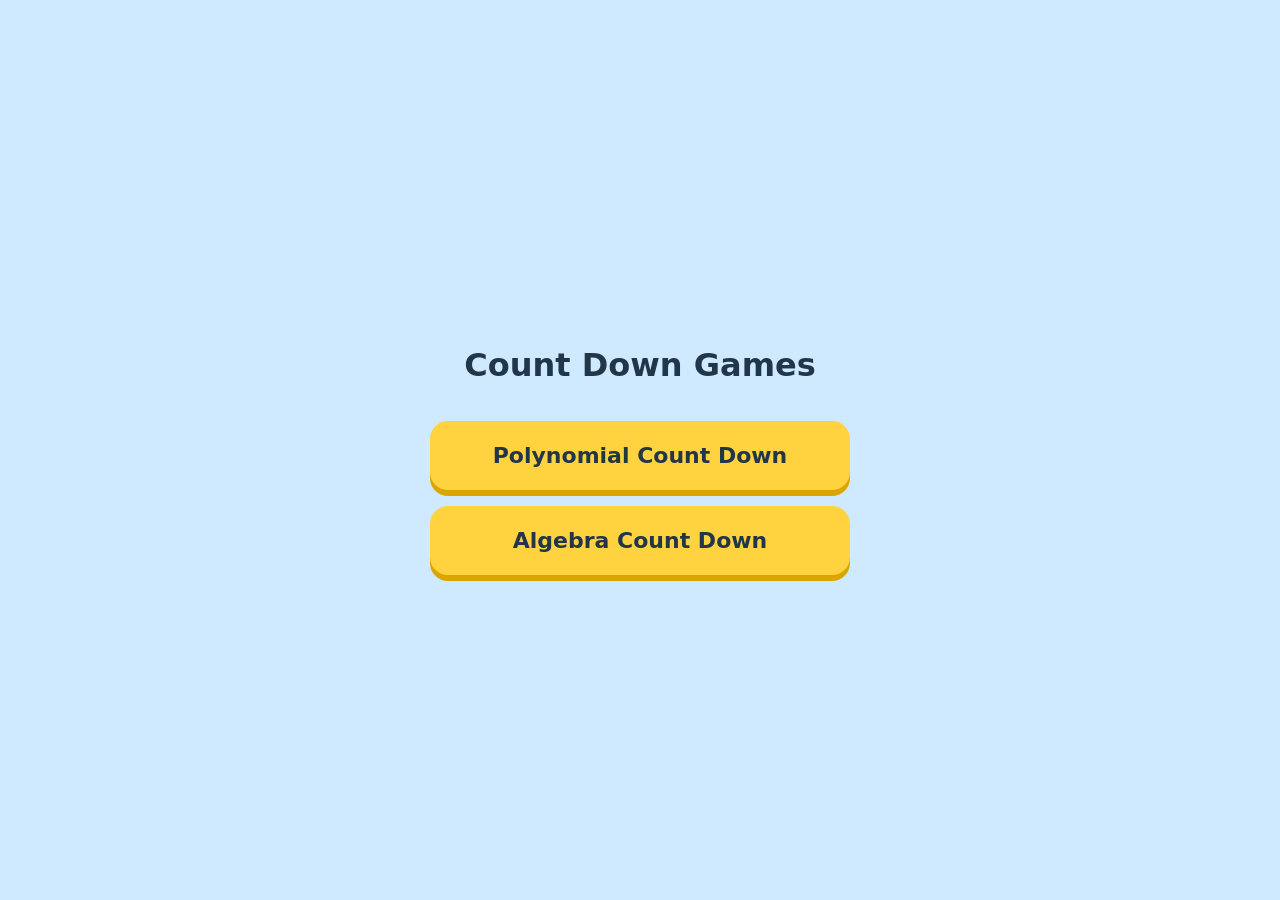
==== index.html @ 0816c3d7 "Count Down games" ====
<!DOCTYPE html><html lang="en"><head><meta charset="utf-8"><meta name="viewport" content="width=device-width,initial-scale=1"><title>Count Down Games</title>
<style>body{font-family:system-ui,sans-serif;background:#cfeaff;display:flex;min-height:100vh;align-items:center;justify-content:center;margin:0}
.c{display:grid;gap:16px;width:min(420px,90vw);text-align:center}h1{color:#22364a}a{display:block;padding:22px;border-radius:18px;background:#ffd23f;color:#22364a;font-weight:900;font-size:22px;text-decoration:none;box-shadow:0 6px 0 #dba500}</style></head>
<body><div class="c"><h1>Count Down Games</h1><a href="polynomial.html">Polynomial Count Down</a><a href="algebra.html">Algebra Count Down</a></div></body></html>
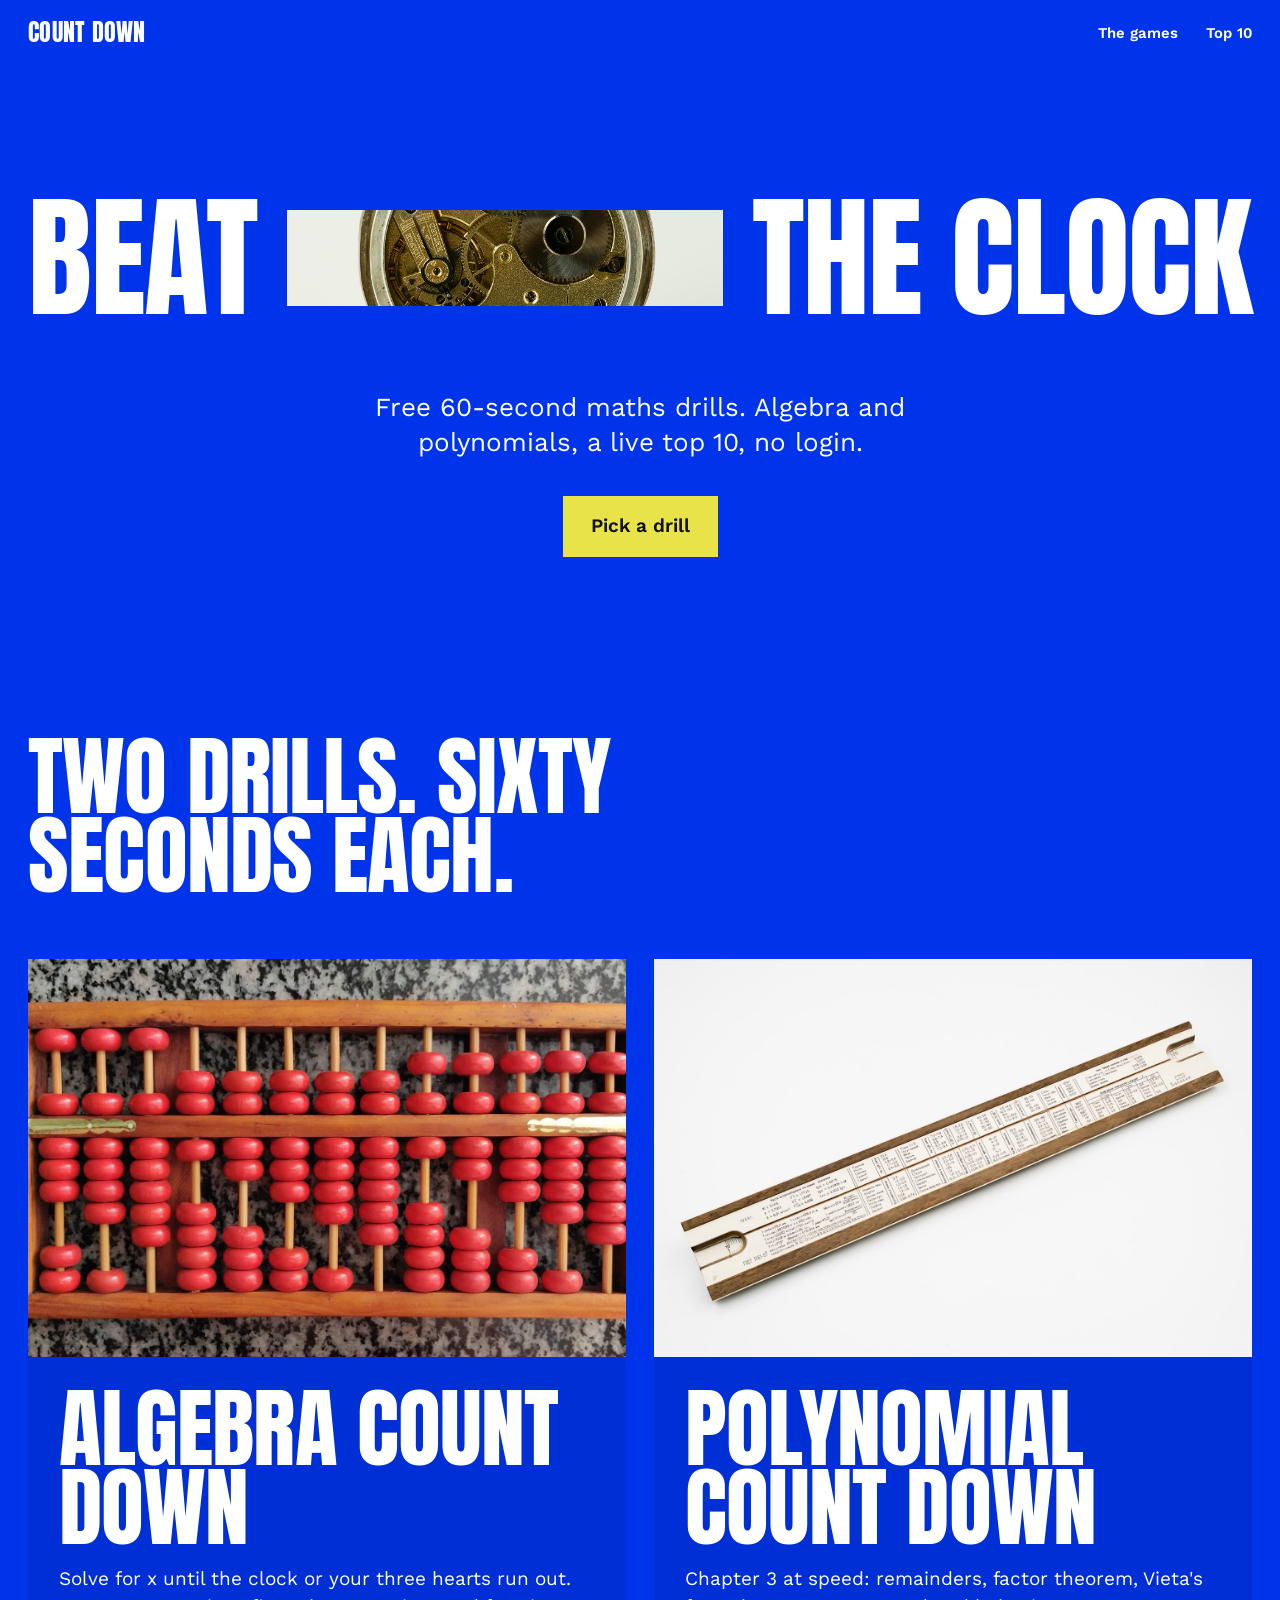
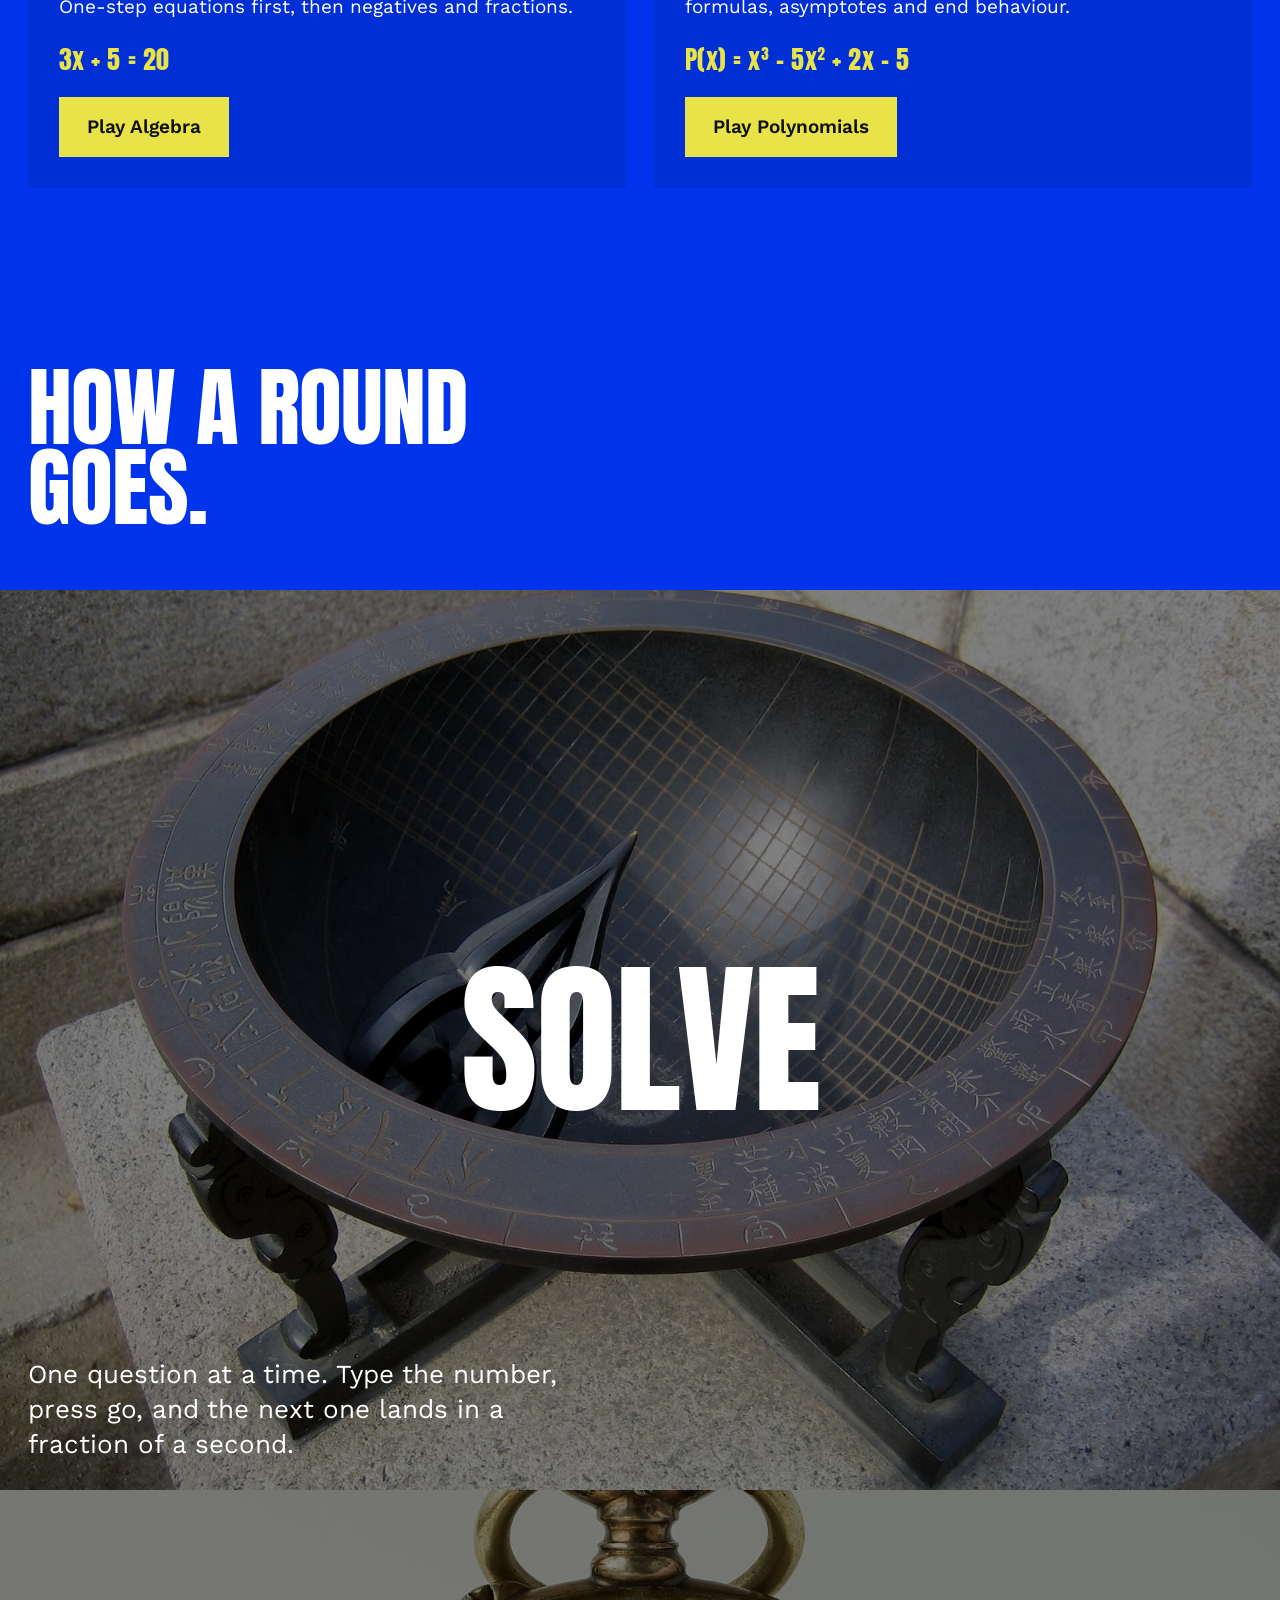
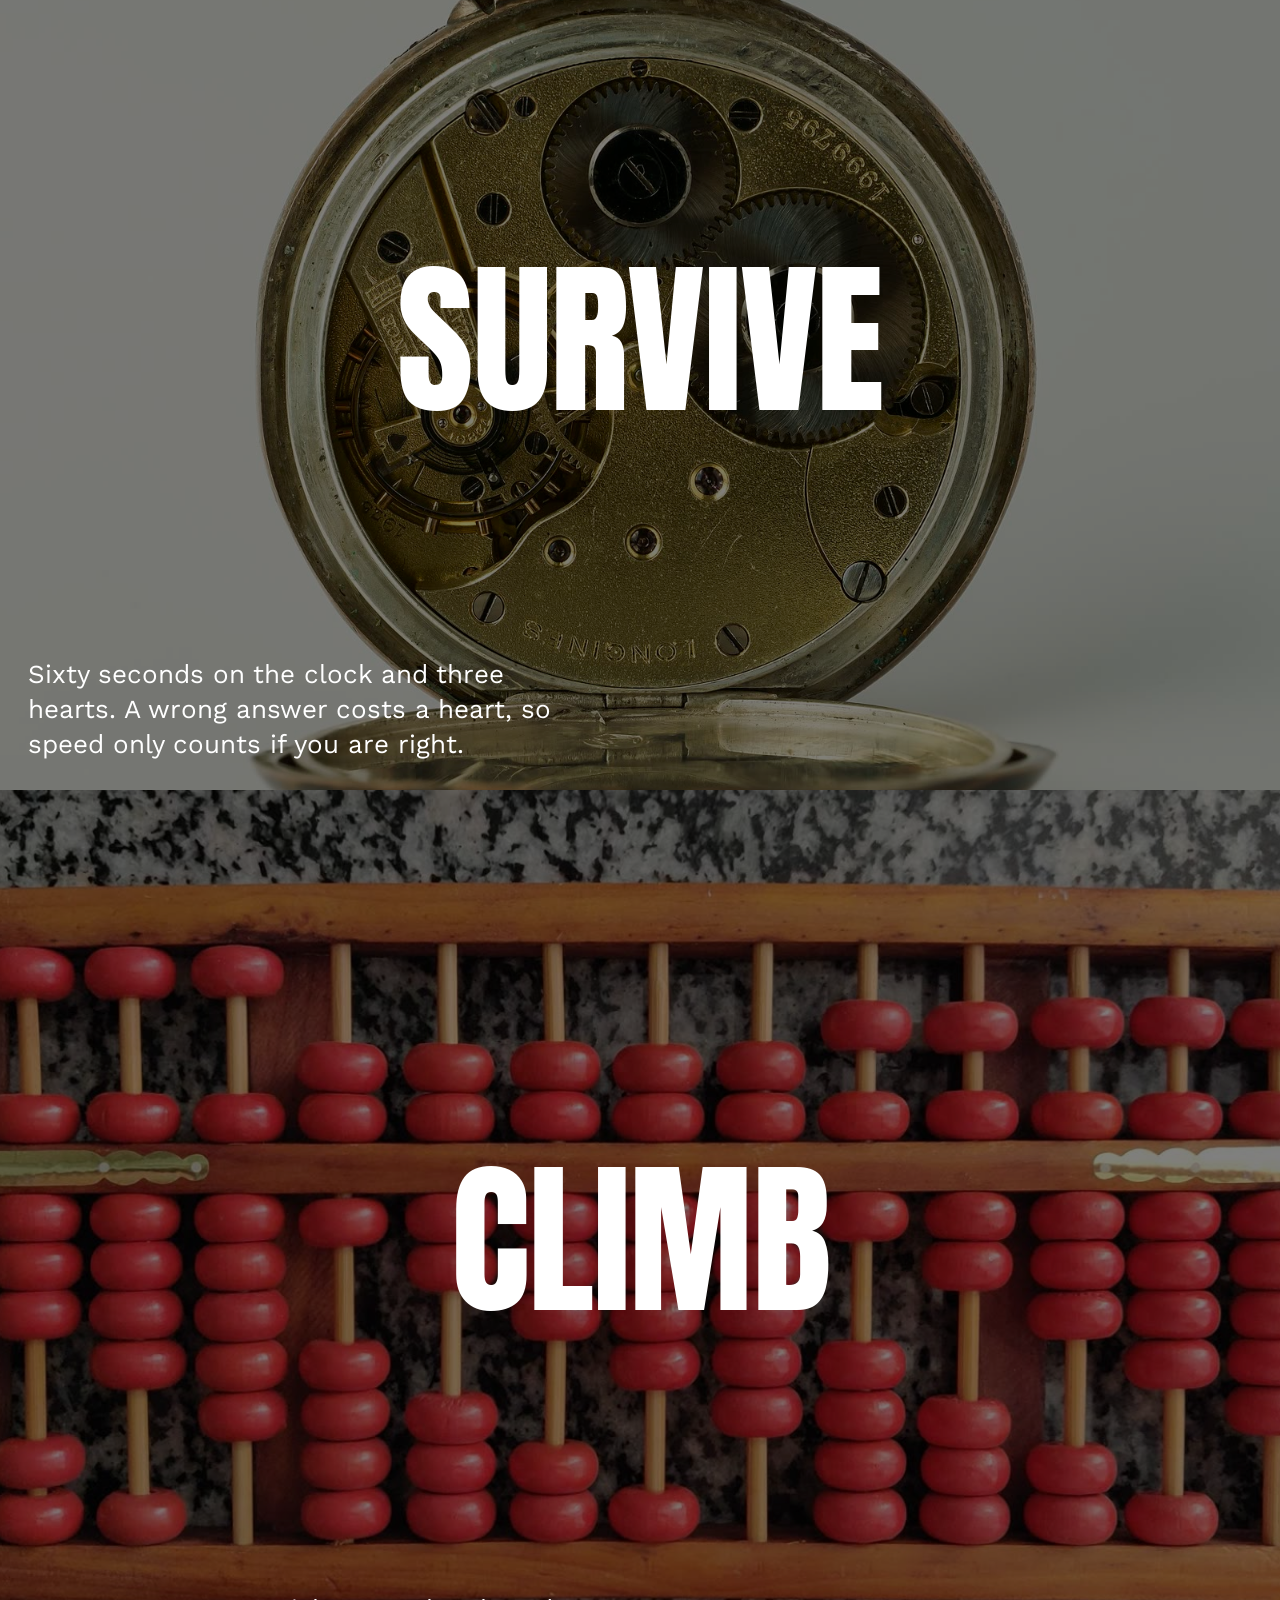
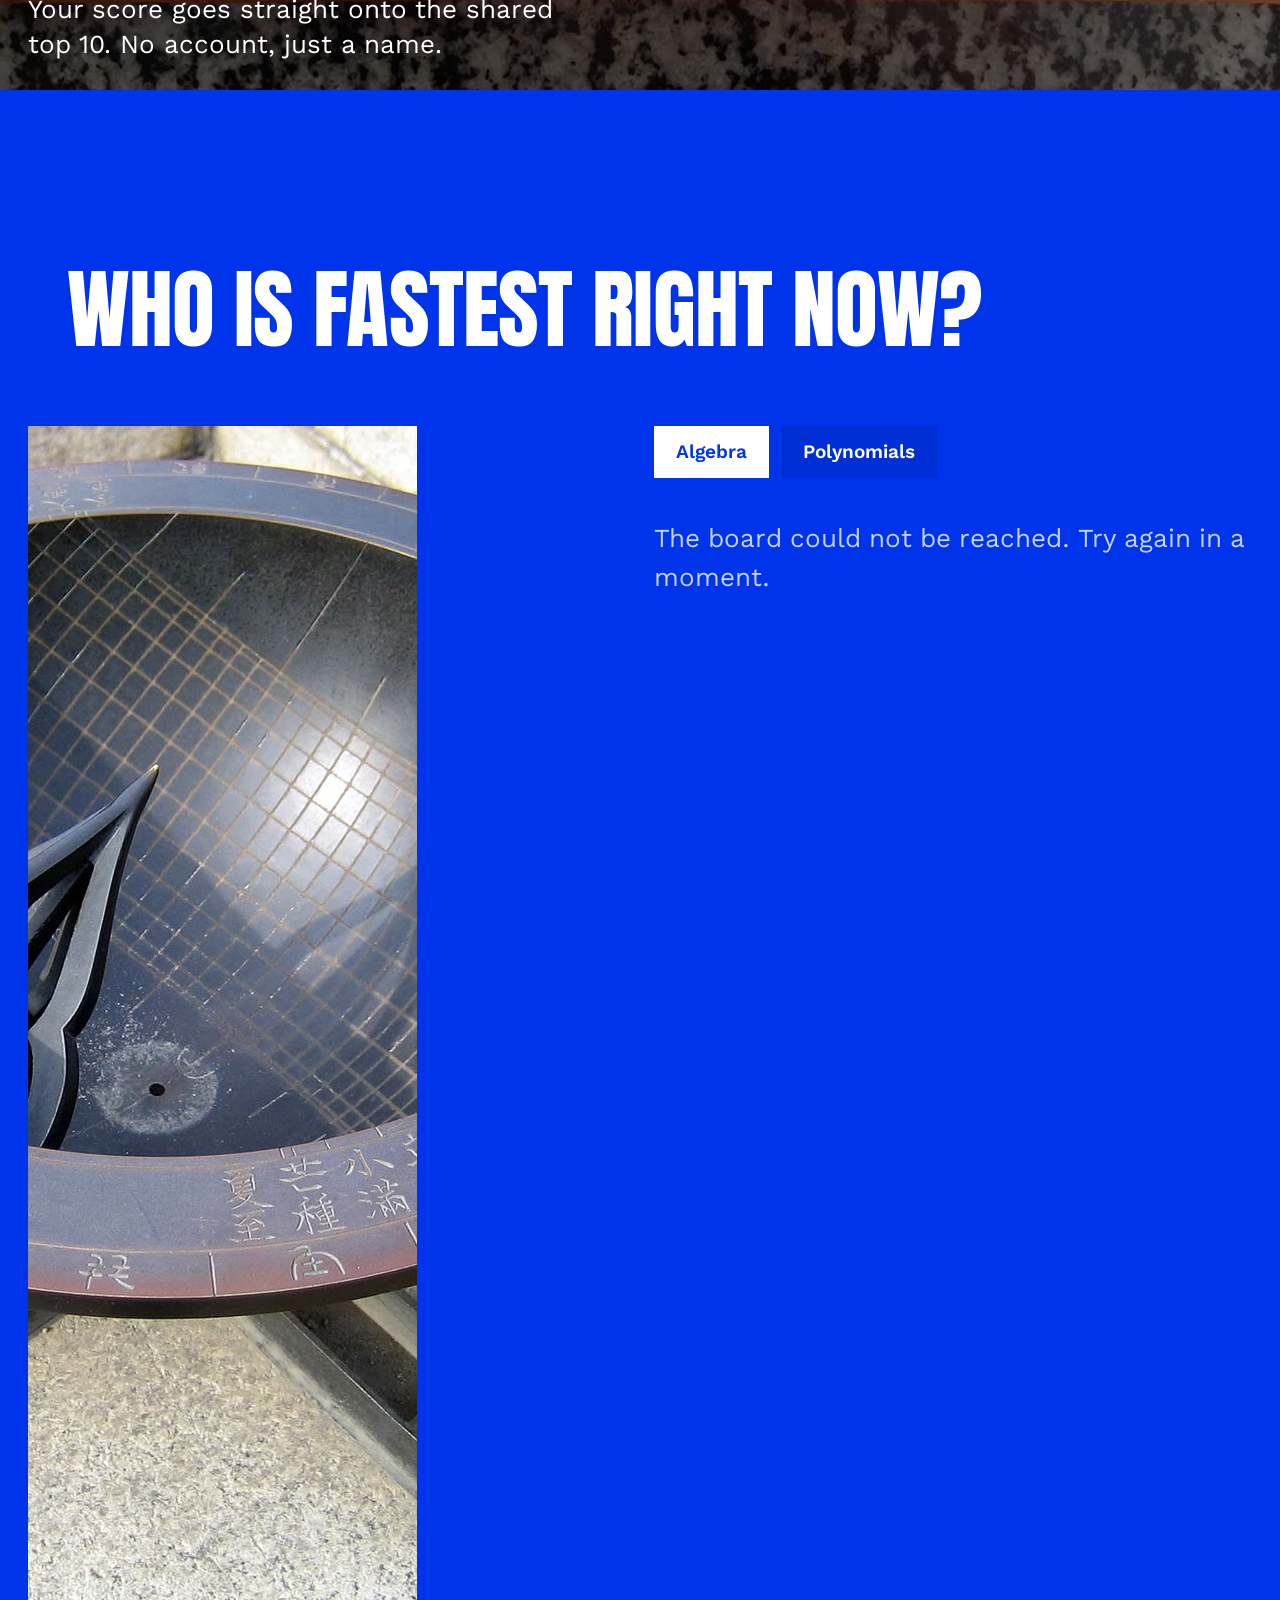
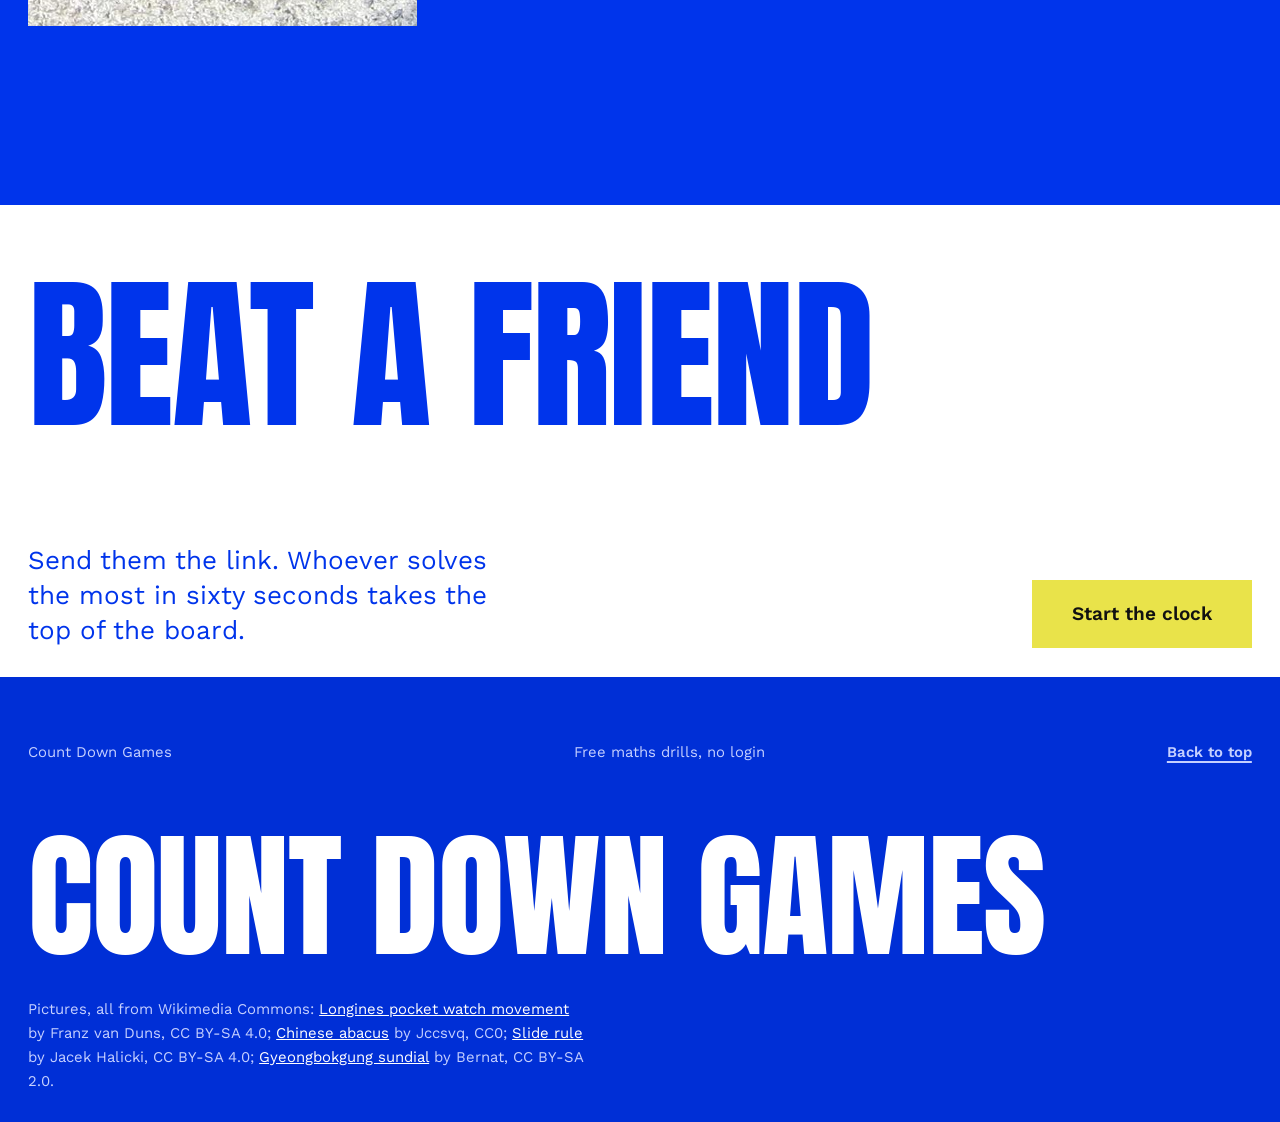
==== commit 861de380: "Redesign landing page" ====
--- a/index.html
+++ b/index.html
@@ -1,4 +1,291 @@
-<!DOCTYPE html><html lang="en"><head><meta charset="utf-8"><meta name="viewport" content="width=device-width,initial-scale=1"><title>Count Down Games</title>
-<style>body{font-family:system-ui,sans-serif;background:#cfeaff;display:flex;min-height:100vh;align-items:center;justify-content:center;margin:0}
-.c{display:grid;gap:16px;width:min(420px,90vw);text-align:center}h1{color:#22364a}a{display:block;padding:22px;border-radius:18px;background:#ffd23f;color:#22364a;font-weight:900;font-size:22px;text-decoration:none;box-shadow:0 6px 0 #dba500}</style></head>
-<body><div class="c"><h1>Count Down Games</h1><a href="polynomial.html">Polynomial Count Down</a><a href="algebra.html">Algebra Count Down</a></div></body></html>+<!DOCTYPE html>
+<html lang="en">
+<head>
+<meta charset="utf-8">
+<meta name="viewport" content="width=device-width, initial-scale=1">
+<title>Count Down Games: free 60-second maths drills</title>
+<meta name="description" content="Free 60-second maths drills for high school students. Algebra Count Down and Polynomial Count Down, with a live top 10 and no login.">
+<link rel="preconnect" href="https://fonts.googleapis.com">
+<link rel="preconnect" href="https://fonts.gstatic.com" crossorigin>
+<link href="https://fonts.googleapis.com/css2?family=Anton&family=Work+Sans:wght@400;600&display=swap" rel="stylesheet">
+<style>
+:root{
+  --bg:#0034eb; --surface:#002fd6; --ink:#ffffff; --muted:#c5d0ff;
+  --accent:#e9e34a; --accent-ink:#111111;
+  --m:clamp(16px,2.2vw,32px);
+  --small:clamp(.875rem,.85rem + .1vw,.9375rem);
+  --body:clamp(1.0625rem,1rem + .25vw,1.1875rem);
+  --lead:clamp(1.25rem,1.1rem + .7vw,1.625rem);
+  --head:clamp(2.75rem,1.2rem + 5.4vw,5.75rem);
+  --display:clamp(5rem,10.4vw,11rem);
+  --xl:clamp(5rem,13vw,13rem);
+  --gap:clamp(120px,14vw,220px);
+  --ease:cubic-bezier(.2,.7,.2,1);
+}
+*{box-sizing:border-box}
+html{scroll-behavior:smooth}
+body{margin:0;background:var(--bg);color:var(--ink);font-family:"Work Sans",system-ui,sans-serif;font-size:var(--body);line-height:1.5}
+img{display:block;max-width:100%}
+a{color:inherit}
+h1,h2,.wordmark,.verb,.bigname{font-family:Anton,Impact,"Arial Narrow",sans-serif;font-weight:400;text-transform:uppercase;letter-spacing:-.01em;line-height:.9;margin:0}
+:focus-visible{outline:3px solid var(--accent);outline-offset:3px}
+::selection{background:var(--accent);color:var(--accent-ink)}
+
+.btn{display:inline-block;background:var(--accent);color:var(--accent-ink);font-weight:600;font-size:var(--body);text-decoration:none;padding:16px 28px;border:0;border-radius:0;cursor:pointer;font-family:inherit;transition:transform .18s var(--ease),background .18s}
+.btn:hover{transform:translateY(-3px)}
+.btn:active{transform:translateY(1px) scale(.98)}
+.link{font-weight:600;text-decoration:underline;text-underline-offset:.25em;text-decoration-thickness:2px}
+
+/* top bar */
+.top{position:absolute;inset:0 0 auto 0;display:flex;justify-content:space-between;align-items:center;padding:22px var(--m);z-index:2}
+.wordmark{font-size:1.5rem;letter-spacing:.01em;text-decoration:none}
+.top nav{display:flex;gap:28px;font-weight:600;font-size:var(--small)}
+.top nav a{text-decoration:none}
+.top nav a:hover{text-decoration:underline;text-underline-offset:.25em}
+
+/* hero */
+.hero{min-height:0;display:flex;flex-direction:column;justify-content:center;padding:clamp(150px,22vh,230px) var(--m) 0;position:relative}
+.sentence{display:flex;align-items:baseline;gap:.22em;font-size:var(--display);width:100%}
+.sentence .w{white-space:nowrap}
+.strip{flex:1;align-self:center;height:.72em;min-width:0;overflow:hidden;position:relative}
+.strip img{width:100%;height:100%;object-fit:cover;object-position:50% 52%;transform:scale(1.12);animation:drift 14s ease-in-out infinite alternate}
+@keyframes drift{from{transform:scale(1.12) translateY(-3%)}to{transform:scale(1.2) translateY(3%)}}
+.hero-foot{display:flex;flex-direction:column;align-items:center;gap:36px;margin-top:clamp(40px,8vh,120px);text-align:center}
+.hero-foot p{margin:0;max-width:40ch;font-size:var(--lead);line-height:1.35}
+
+/* games */
+section{padding:var(--gap) var(--m) 0}
+.head{font-size:var(--head);max-width:16ch}
+.games{display:grid;grid-template-columns:1fr 1fr;gap:var(--m);margin-top:clamp(40px,5vw,72px)}
+.game{background:var(--surface);display:flex;flex-direction:column}
+.game .pic{aspect-ratio:3/2;overflow:hidden}
+.game .pic img{width:100%;height:100%;object-fit:cover;transition:transform .8s var(--ease)}
+.game:hover .pic img{transform:scale(1.06)}
+.game .txt{padding:clamp(20px,2.4vw,36px);display:flex;flex-direction:column;gap:18px;flex:1}
+.game h2{font-size:var(--head)}
+.game p{margin:0;max-width:44ch}
+.sample{font-family:Anton,Impact,sans-serif;text-transform:none;font-size:var(--lead);letter-spacing:.02em;color:var(--accent)}
+.game .btn{align-self:flex-start;margin-top:auto}
+
+/* verbs */
+.steps{padding:var(--gap) 0 0}
+.steps .head{padding:0 var(--m);margin-bottom:clamp(40px,5vw,72px)}
+.panel{position:relative;height:100svh;overflow:hidden}
+.panel>img{grid-area:1/1;width:100%;height:100%;min-height:0;object-fit:cover;filter:brightness(.5)}
+
+.panel{display:grid;grid-template:minmax(0,100%)/minmax(0,100%);place-items:center}
+.panel .verb{grid-area:1/1;position:relative;z-index:1;text-align:center;font-size:var(--xl);color:#fff;margin:0;transition:transform .6s var(--ease),opacity .6s}
+.js .panel .verb{transform:translateY(60px) scale(.94)}
+.js .panel.in .verb{transform:none}
+.panel>img{transform:scale(1.14);transition:transform 1.2s var(--ease)}
+.panel.in>img{transform:none}
+.panel .say{grid-area:1/1;align-self:end;justify-self:start;position:relative;margin:0 var(--m) var(--m);z-index:1;max-width:34ch;font-size:var(--lead);line-height:1.35;color:#fff}
+
+/* leaderboard */
+.lb{display:grid;grid-template-columns:repeat(12,1fr);gap:0 var(--m);align-items:start}
+.lb .head{grid-column:1/-1;max-width:none;padding-left:3vw}
+.board{grid-column:7/13;margin-top:clamp(48px,6vw,96px)}
+.tabs{display:flex;gap:12px;margin-bottom:28px}
+.tab{font:inherit;font-weight:600;font-size:var(--body);background:var(--surface);color:var(--ink);border:0;border-radius:0;padding:12px 22px;cursor:pointer;transition:transform .18s var(--ease)}
+.tab:hover{transform:translateY(-2px)}
+.tab[aria-pressed="true"]{background:var(--ink);color:var(--bg)}
+.rows{list-style:none;margin:0;padding:0;font-size:var(--lead)}
+.rows li{display:grid;grid-template-columns:3ch 1fr auto;gap:18px;padding:13px 0;font-variant-numeric:tabular-nums}
+.rows li:nth-child(4){margin-top:30px}
+.rows .rk{color:var(--muted)}
+.rows .sc{font-weight:600}
+.rows .msg{display:block;color:var(--muted)}
+.lbpic{grid-column:1/5;grid-row:2;align-self:end;margin-top:clamp(48px,6vw,96px)}
+.lbpic img{width:100%;aspect-ratio:4/5;object-fit:cover}
+
+/* cta */
+.cta{margin-top:var(--gap);background:var(--ink);color:var(--bg);padding:clamp(40px,6vw,96px) var(--m) var(--m);display:flex;flex-direction:column;gap:clamp(72px,9vw,140px)}
+.cta h2{font-size:var(--xl);line-height:.88}
+.cta-foot{display:grid;grid-template-columns:repeat(12,1fr);gap:var(--m);align-items:end}
+.cta-foot p{grid-column:1/6;max-width:40ch;margin:0;font-size:var(--lead);line-height:1.35}
+.cta-foot .btn{grid-column:9/13;justify-self:end;text-align:center;padding:20px 40px}
+
+/* footer */
+footer{background:var(--surface);padding:clamp(40px,5vw,72px) var(--m) var(--m);display:flex;flex-direction:column;gap:0}
+.fnotes{display:flex;justify-content:space-between;gap:var(--m);font-size:var(--small);color:var(--muted)}
+.bigname{font-size:10.7vw;white-space:nowrap;line-height:.9;margin-top:72px;display:block}
+.credits{margin:40px 0 0;font-size:var(--small);color:var(--muted);line-height:1.6;max-width:62ch}
+.credits a{color:var(--ink)}
+
+/* motion */
+.rv{transform:translateY(32px);transition:opacity .45s var(--ease),transform .45s var(--ease);transition-delay:var(--d,0ms)}
+.rv.in{transform:none}
+.panel.rv{transform:none}
+.sentence .w{display:inline-block;opacity:0;transform:translateY(40px);animation:up .9s var(--ease) forwards}
+.sentence .w:nth-child(1){animation-delay:.1s}.sentence .w:nth-child(3){animation-delay:.3s}
+.sentence .strip{opacity:0;animation:fade 1s .2s var(--ease) forwards}
+@keyframes up{to{opacity:1;transform:none}}
+@keyframes fade{to{opacity:1}}
+.hero-foot>*{opacity:0;animation:up .8s var(--ease) forwards}
+.hero-foot p{animation-delay:.55s}.hero-foot .btn{animation-delay:.7s}
+.no-js .rv{transform:none}
+@media (prefers-reduced-motion:reduce){
+  .rv,.sentence .w,.sentence .strip,.hero-foot>*{opacity:1!important;transform:none!important;animation:none!important;transition:none!important}
+  .strip img{animation:none}
+  html{scroll-behavior:auto}
+}
+
+/* phone */
+@media (max-width:760px){
+  .top nav{gap:18px}
+  .top nav a:first-child{display:none}
+  .hero{padding-top:88px}
+  .sentence{flex-direction:column;align-items:stretch;font-size:clamp(5.5rem,24vw,9rem);gap:.06em}
+  .strip{height:auto;aspect-ratio:2/1;flex:none;align-self:stretch}
+  .hero-foot{align-items:flex-start;text-align:left;margin-top:36px}
+  .games{grid-template-columns:1fr}
+  .panel .verb{font-size:clamp(6rem,30vw,10rem)}
+  .lb .head{padding-left:0}
+  .board{grid-column:1/-1}
+  .lbpic{grid-column:1/-1;grid-row:3;width:60%;justify-self:end}
+  .cta h2{font-size:clamp(4.5rem,22vw,9rem)}
+  .cta-foot{grid-template-columns:1fr;gap:24px}
+  .cta-foot p,.cta-foot .btn{grid-column:1/-1}
+  .cta-foot .btn{justify-self:stretch}
+  .fnotes{flex-direction:column;gap:6px}
+  .bigname{font-size:clamp(3.4rem,17vw,8rem);white-space:normal;margin-top:64px}
+}
+</style>
+</head>
+<body class="no-js">
+<script>document.body.className="js"</script>
+
+<header class="top">
+  <a class="wordmark" href="#top">Count Down</a>
+  <nav><a href="#games">The games</a><a href="#leaderboard">Top 10</a></nav>
+</header>
+
+<main id="top">
+  <section class="hero">
+    <h1 class="sentence" aria-label="Beat the clock">
+      <span class="w">Beat</span>
+      <span class="strip"><img src="assets/watch.jpg" width="1600" height="1600" alt="The brass movement of an old pocket watch, gears and springs"></span>
+      <span class="w">the clock</span>
+    </h1>
+    <div class="hero-foot">
+      <p>Free 60-second maths drills. Algebra and polynomials, a live top 10, no login.</p>
+      <a class="btn" href="#games">Pick a drill</a>
+    </div>
+  </section>
+
+  <section id="games">
+    <h2 class="head rv">Two drills. Sixty seconds each.</h2>
+    <div class="games">
+      <article class="game rv">
+        <div class="pic"><img src="assets/abacus.jpg" width="1600" height="869" alt="A wooden abacus with red beads"></div>
+        <div class="txt">
+          <h2 class="rv">Algebra Count Down</h2>
+          <p class="rv" style="--d:100ms">Solve for x until the clock or your three hearts run out. One-step equations first, then negatives and fractions.</p>
+          <span class="sample rv" style="--d:180ms">3x + 5 = 20</span>
+          <a class="btn rv" style="--d:260ms" href="algebra.html">Play Algebra</a>
+        </div>
+      </article>
+      <article class="game rv" style="--d:120ms">
+        <div class="pic"><img src="assets/sliderule.jpg" width="1600" height="963" alt="A wooden slide rule with a printed table of constants"></div>
+        <div class="txt">
+          <h2 class="rv">Polynomial Count Down</h2>
+          <p class="rv" style="--d:100ms">Chapter 3 at speed: remainders, factor theorem, Vieta's formulas, asymptotes and end behaviour.</p>
+          <span class="sample rv" style="--d:180ms">P(x) = x³ − 5x² + 2x − 5</span>
+          <a class="btn rv" style="--d:260ms" href="polynomial.html">Play Polynomials</a>
+        </div>
+      </article>
+    </div>
+  </section>
+
+  <div class="steps">
+    <h2 class="head rv">How a round goes.</h2>
+    <div class="panel rv">
+      <img src="assets/sundial.jpg" width="1600" height="1200" alt="A bronze sundial bowl with an engraved grid">
+      <p class="verb" aria-hidden="true">Solve</p>
+      <p class="say">One question at a time. Type the number, press go, and the next one lands in a fraction of a second.</p>
+    </div>
+    <div class="panel rv">
+      <img src="assets/watch.jpg" width="1600" height="1600" alt="The movement of a pocket watch" style="object-position:50% 45%">
+      <p class="verb" aria-hidden="true">Survive</p>
+      <p class="say">Sixty seconds on the clock and three hearts. A wrong answer costs a heart, so speed only counts if you are right.</p>
+    </div>
+    <div class="panel rv">
+      <img src="assets/abacus.jpg" width="1600" height="869" alt="Rows of red abacus beads">
+      <p class="verb" aria-hidden="true">Climb</p>
+      <p class="say">Your score goes straight onto the shared top 10. No account, just a name.</p>
+    </div>
+  </div>
+
+  <section id="leaderboard" class="lb">
+    <h2 class="head rv">Who is fastest right now?</h2>
+    <div class="board rv">
+      <div class="tabs" role="group" aria-label="Choose a leaderboard">
+        <button class="tab" data-g="algebra" aria-pressed="true">Algebra</button>
+        <button class="tab" data-g="polynomial" aria-pressed="false">Polynomials</button>
+      </div>
+      <ol class="rows" id="rows" aria-live="polite"><li class="msg">Loading the top 10…</li></ol>
+    </div>
+    <div class="lbpic rv"><img src="assets/sundial.jpg" width="1600" height="1200" alt="Detail of a bronze sundial, its grid engraved in the bowl" style="object-position:55% 45%"></div>
+  </section>
+
+  <section class="cta" aria-labelledby="ctah">
+    <h2 id="ctah" class="rv">Beat a friend</h2>
+    <div class="cta-foot">
+      <p>Send them the link. Whoever solves the most in sixty seconds takes the top of the board.</p>
+      <a class="btn" href="algebra.html">Start the clock</a>
+    </div>
+  </section>
+</main>
+
+<footer>
+  <div class="fnotes"><span>Count Down Games</span><span>Free maths drills, no login</span><a class="link" href="#top">Back to top</a></div>
+  <div>
+    <span class="bigname" aria-hidden="true">Count Down Games</span>
+    <p class="credits">Pictures, all from Wikimedia Commons:
+      <a href="https://commons.wikimedia.org/wiki/File:Longines_4_Grand_Prix_pocket_watch_-_clockwork_visible_-_enhanced_resolution_DSF3402-PSMS.jpg">Longines pocket watch movement</a> by Franz van Duns, CC BY-SA 4.0;
+      <a href="https://commons.wikimedia.org/w/index.php?curid=107274996">Chinese abacus</a> by Jccsvq, CC0;
+      <a href="https://commons.wikimedia.org/wiki/File:2023_Suwak_logarytmiczny_(2).jpg">Slide rule</a> by Jacek Halicki, CC BY-SA 4.0;
+      <a href="https://commons.wikimedia.org/w/index.php?curid=2798816">Gyeongbokgung sundial</a> by Bernat, CC BY-SA 2.0.</p>
+  </div>
+</footer>
+
+<script>
+(function(){
+  var io = "IntersectionObserver" in window ? new IntersectionObserver(function(es){
+    es.forEach(function(e){ if(e.isIntersecting){ e.target.classList.add("in"); io.unobserve(e.target); } });
+  },{threshold:0,rootMargin:"0px 0px 12% 0px"}) : null;
+  document.querySelectorAll(".rv").forEach(function(el){ io ? io.observe(el) : el.classList.add("in"); });
+
+  var SB="https://ydxsmynagzcdrwxjigjh.supabase.co";
+  var KEY="eyJhbGciOiJIUzI1NiIsInR5cCI6IkpXVCJ9.eyJpc3MiOiJzdXBhYmFzZSIsInJlZiI6InlkeHNteW5hZ3pjZHJ3eGppZ2poIiwicm9sZSI6ImFub24iLCJpYXQiOjE3OTU1MjcyODUsImV4cCI6MjExMTEwMzI4NX0.hHm3HX70GkGYsO0CjVCzieZWcDXFQ_c0QYhM-qYTuAs";
+  var rows=document.getElementById("rows");
+  function show(list,text){
+    rows.textContent="";
+    if(!list||!list.length){ var li=document.createElement("li"); li.className="msg"; li.textContent=text; rows.appendChild(li); return; }
+    list.slice(0,10).forEach(function(r,i){
+      var li=document.createElement("li");
+      var a=document.createElement("span"); a.className="rk"; a.textContent=i+1;
+      var b=document.createElement("span"); b.textContent=String(r.name);
+      var c=document.createElement("span"); c.className="sc"; c.textContent=r.score;
+      li.append(a,b,c); rows.appendChild(li);
+    });
+  }
+  function load(g){
+    show(null,"Loading the top 10…");
+    var done=false, t=setTimeout(function(){ if(!done){done=true; show(null,"The board could not be reached. Try again in a moment.");} },9000);
+    fetch(SB+"/rest/v1/rpc/top10",{method:"POST",headers:{apikey:KEY,Authorization:"Bearer "+KEY,"Content-Type":"application/json"},body:JSON.stringify({g:g})})
+      .then(function(r){ if(!r.ok) throw 0; return r.json(); })
+      .then(function(d){ if(done) return; done=true; clearTimeout(t); show(d,"No scores yet. Be the first."); })
+      .catch(function(){ if(done) return; done=true; clearTimeout(t); show(null,"The board could not be reached. Try again in a moment."); });
+  }
+  document.querySelectorAll(".tab").forEach(function(b){
+    b.addEventListener("click",function(){
+      document.querySelectorAll(".tab").forEach(function(x){ x.setAttribute("aria-pressed",x===b); });
+      load(b.dataset.g);
+    });
+  });
+  load("algebra");
+})();
+</script>
+</body>
+</html>
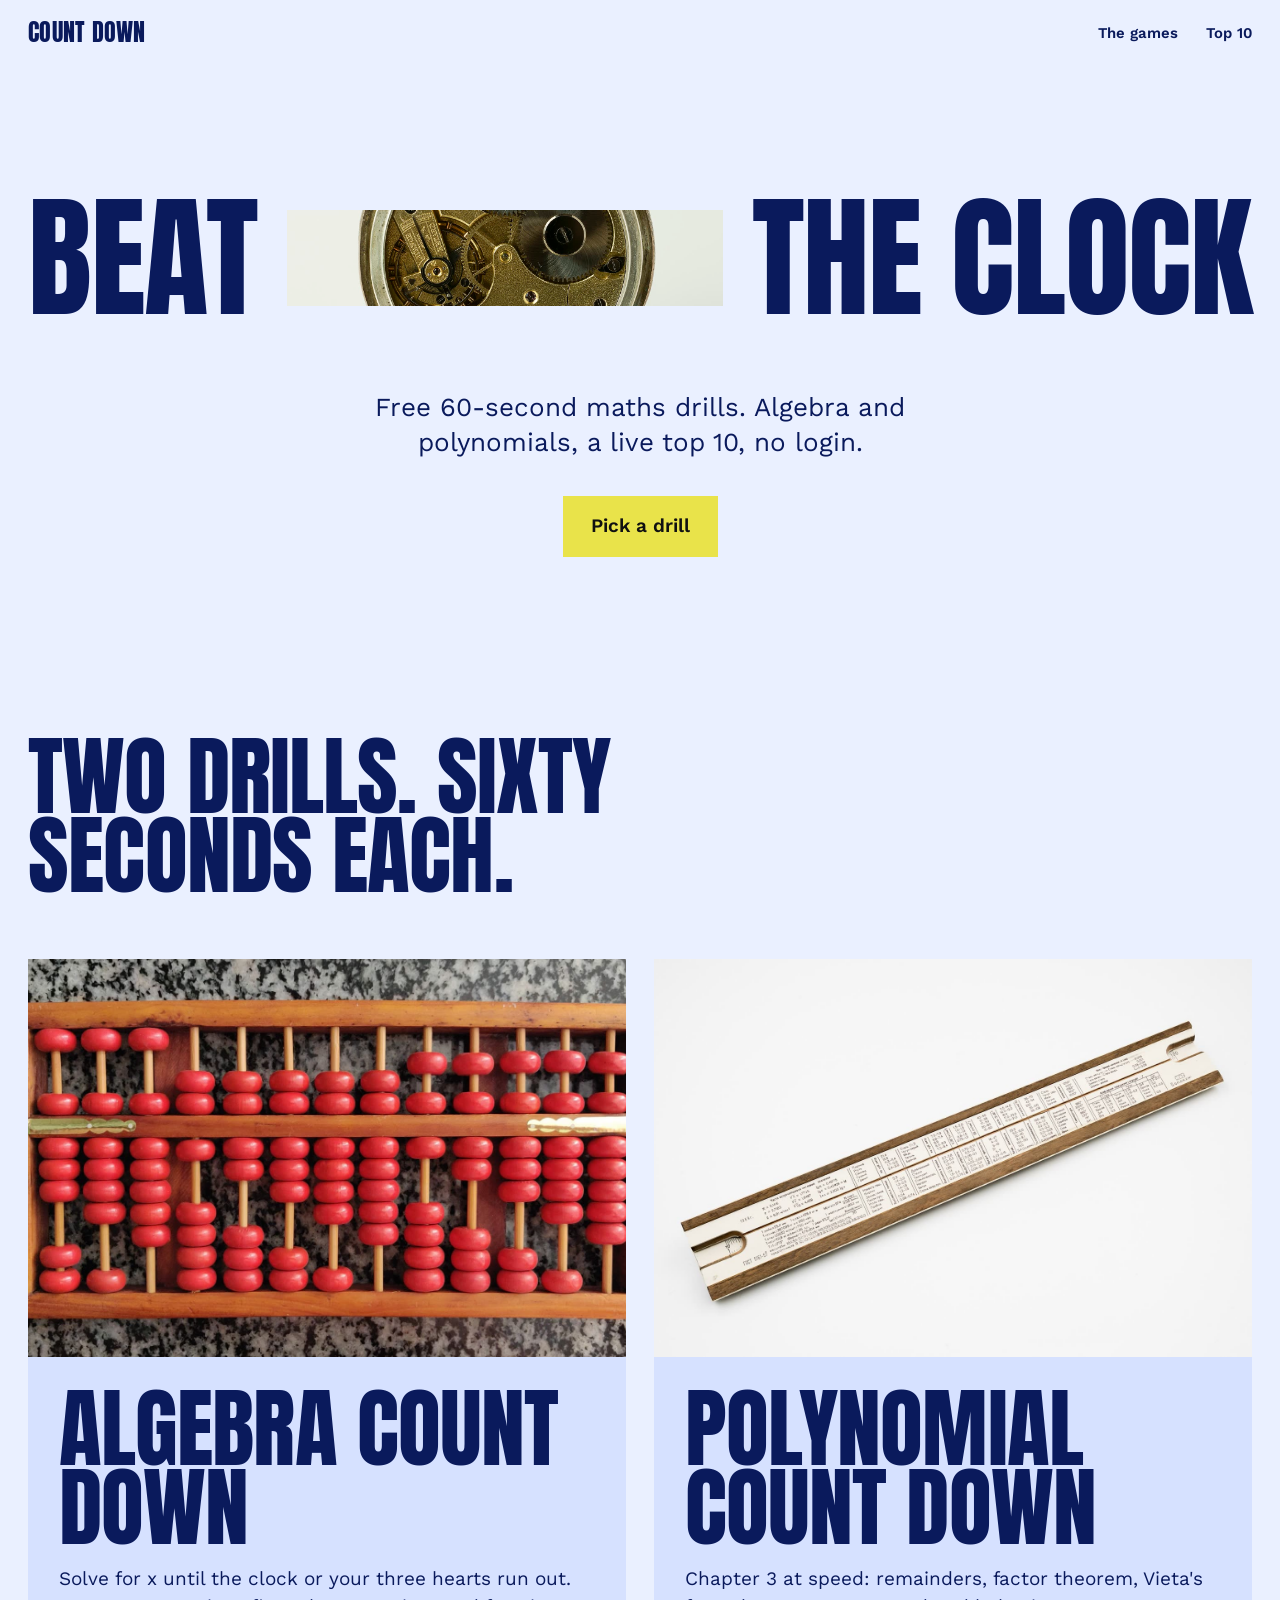
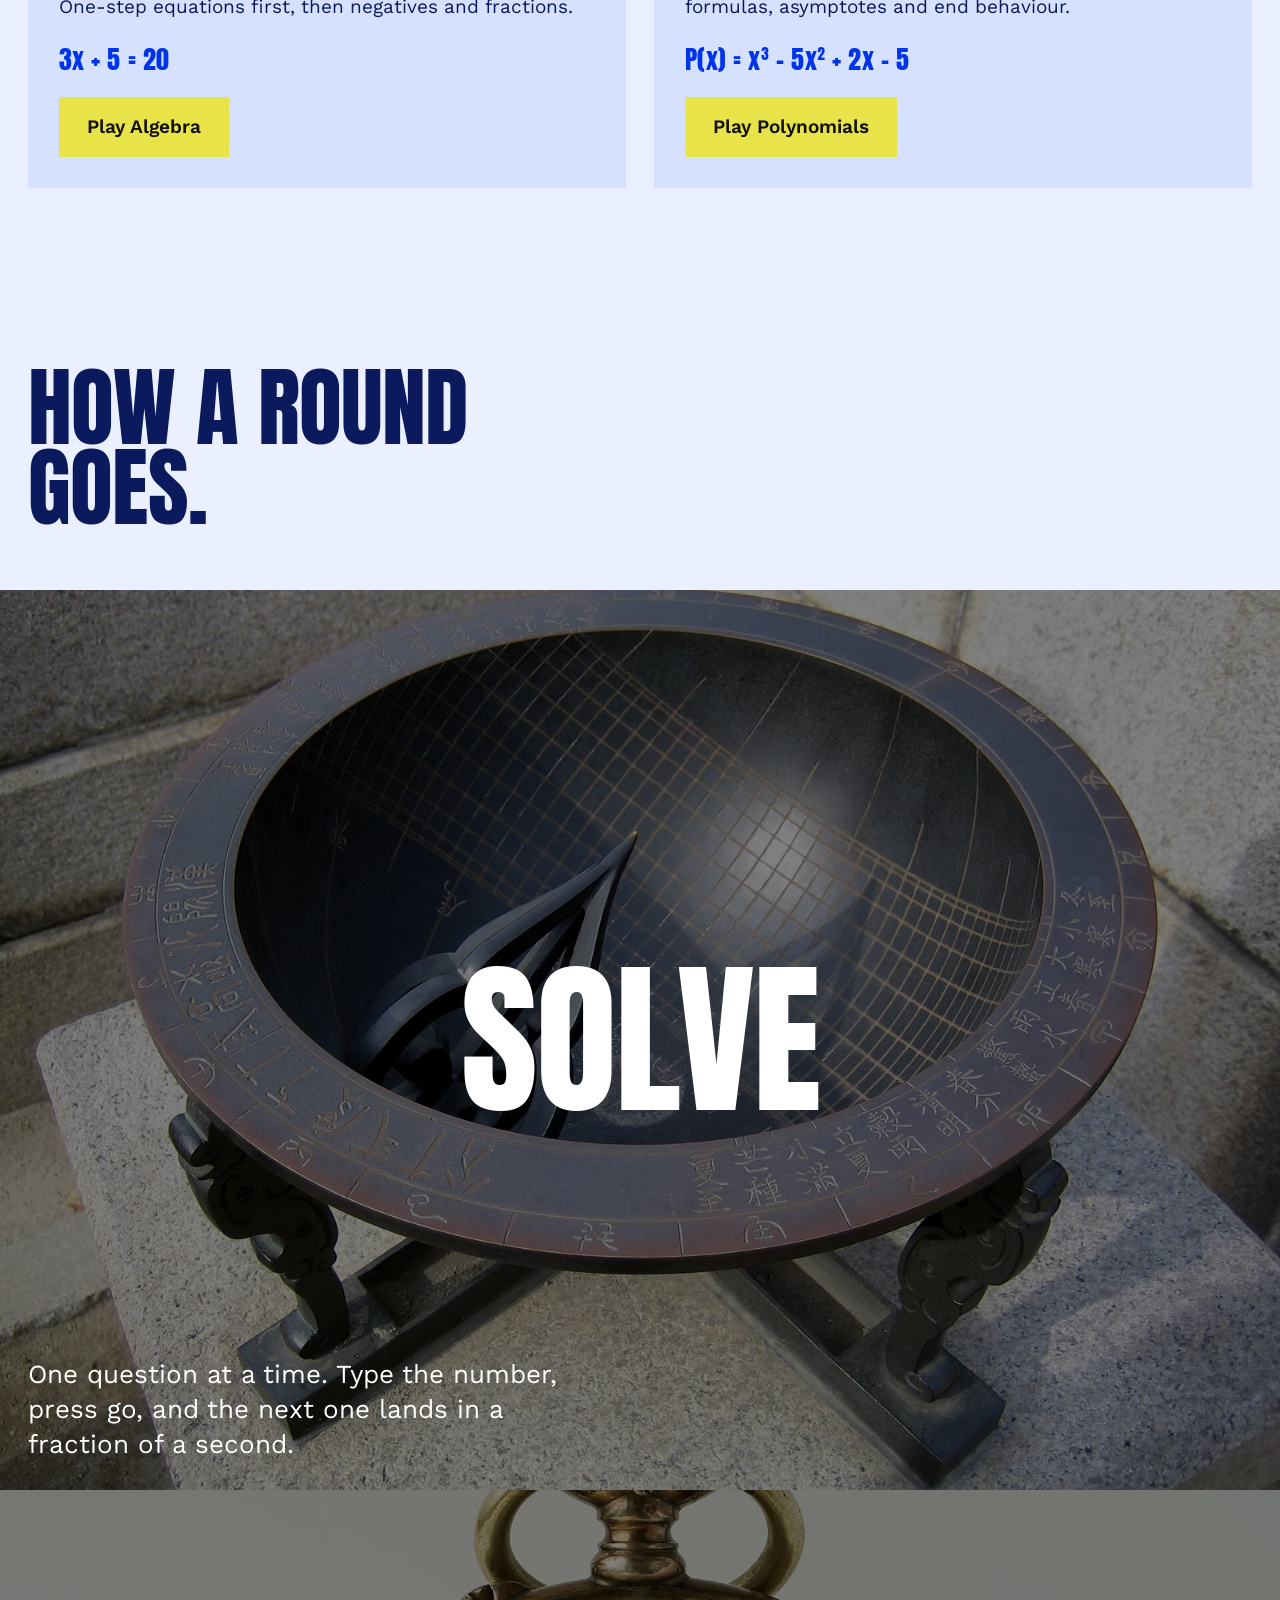
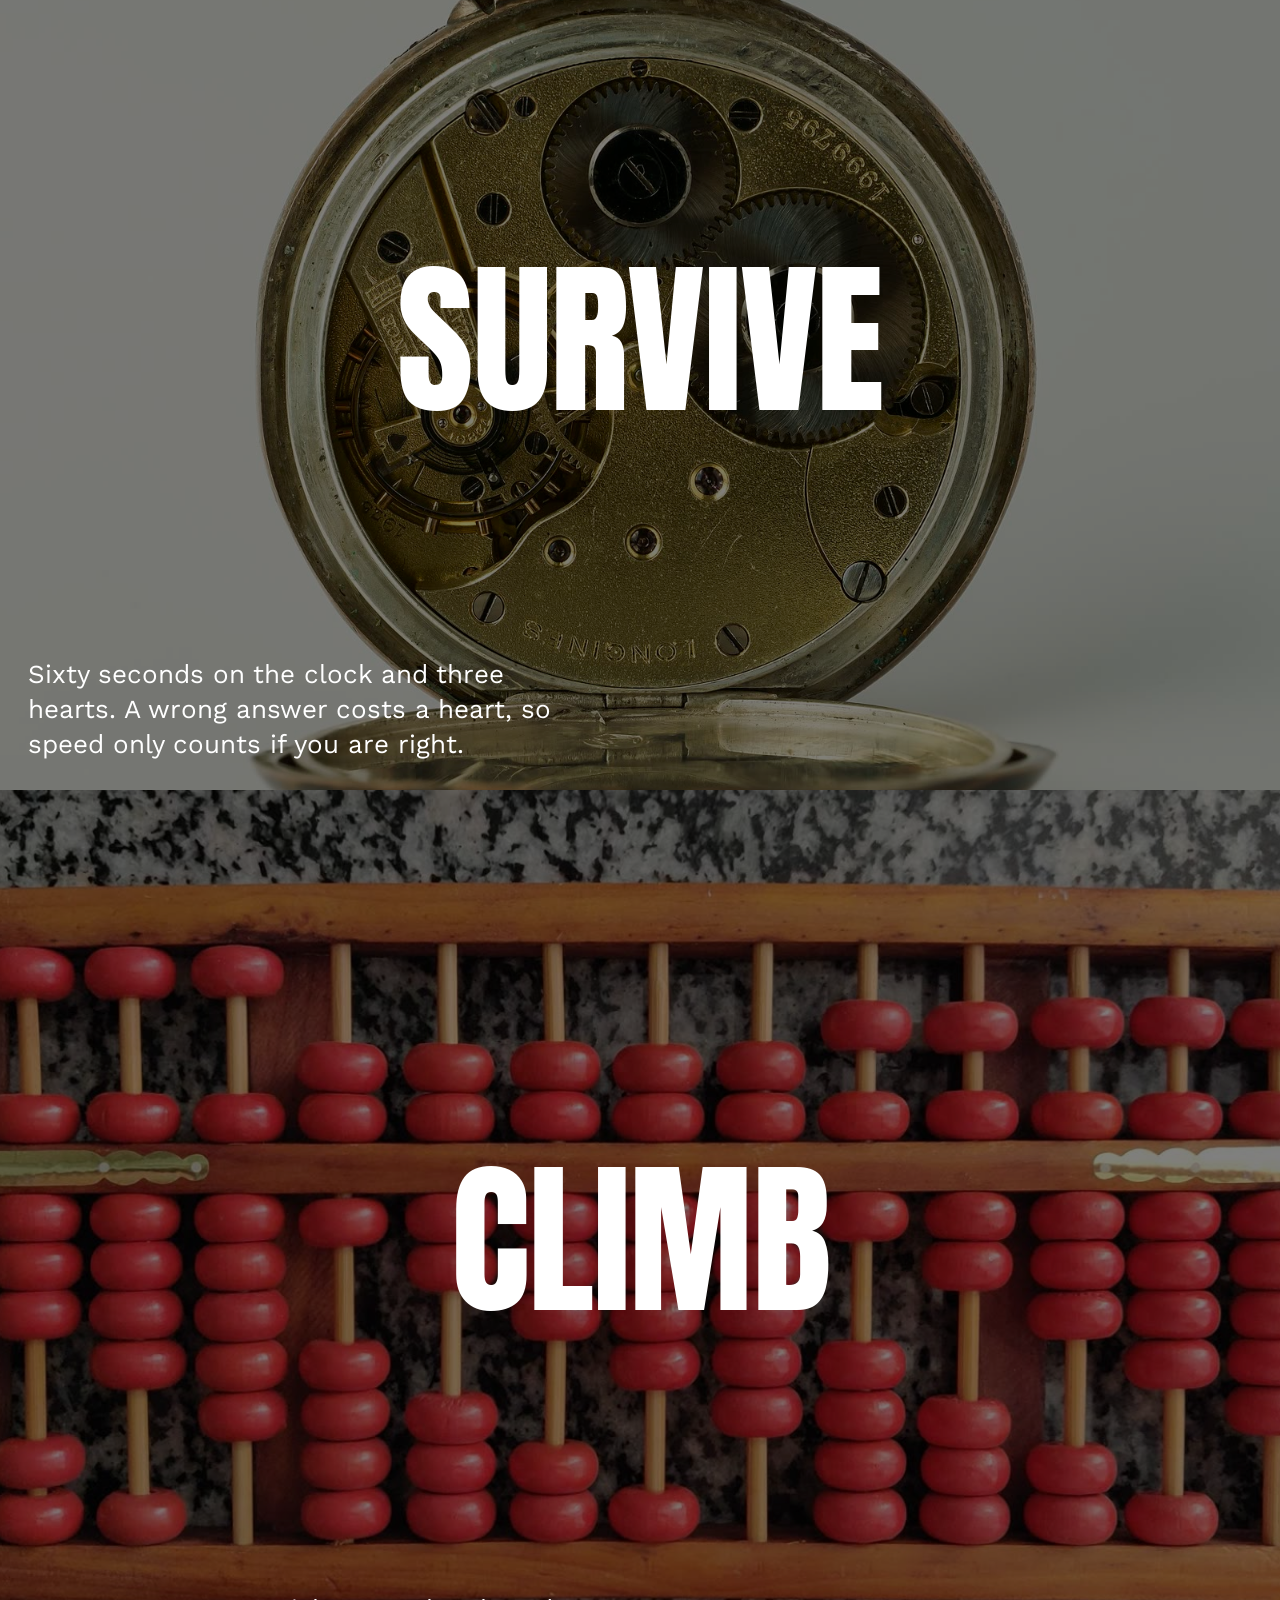
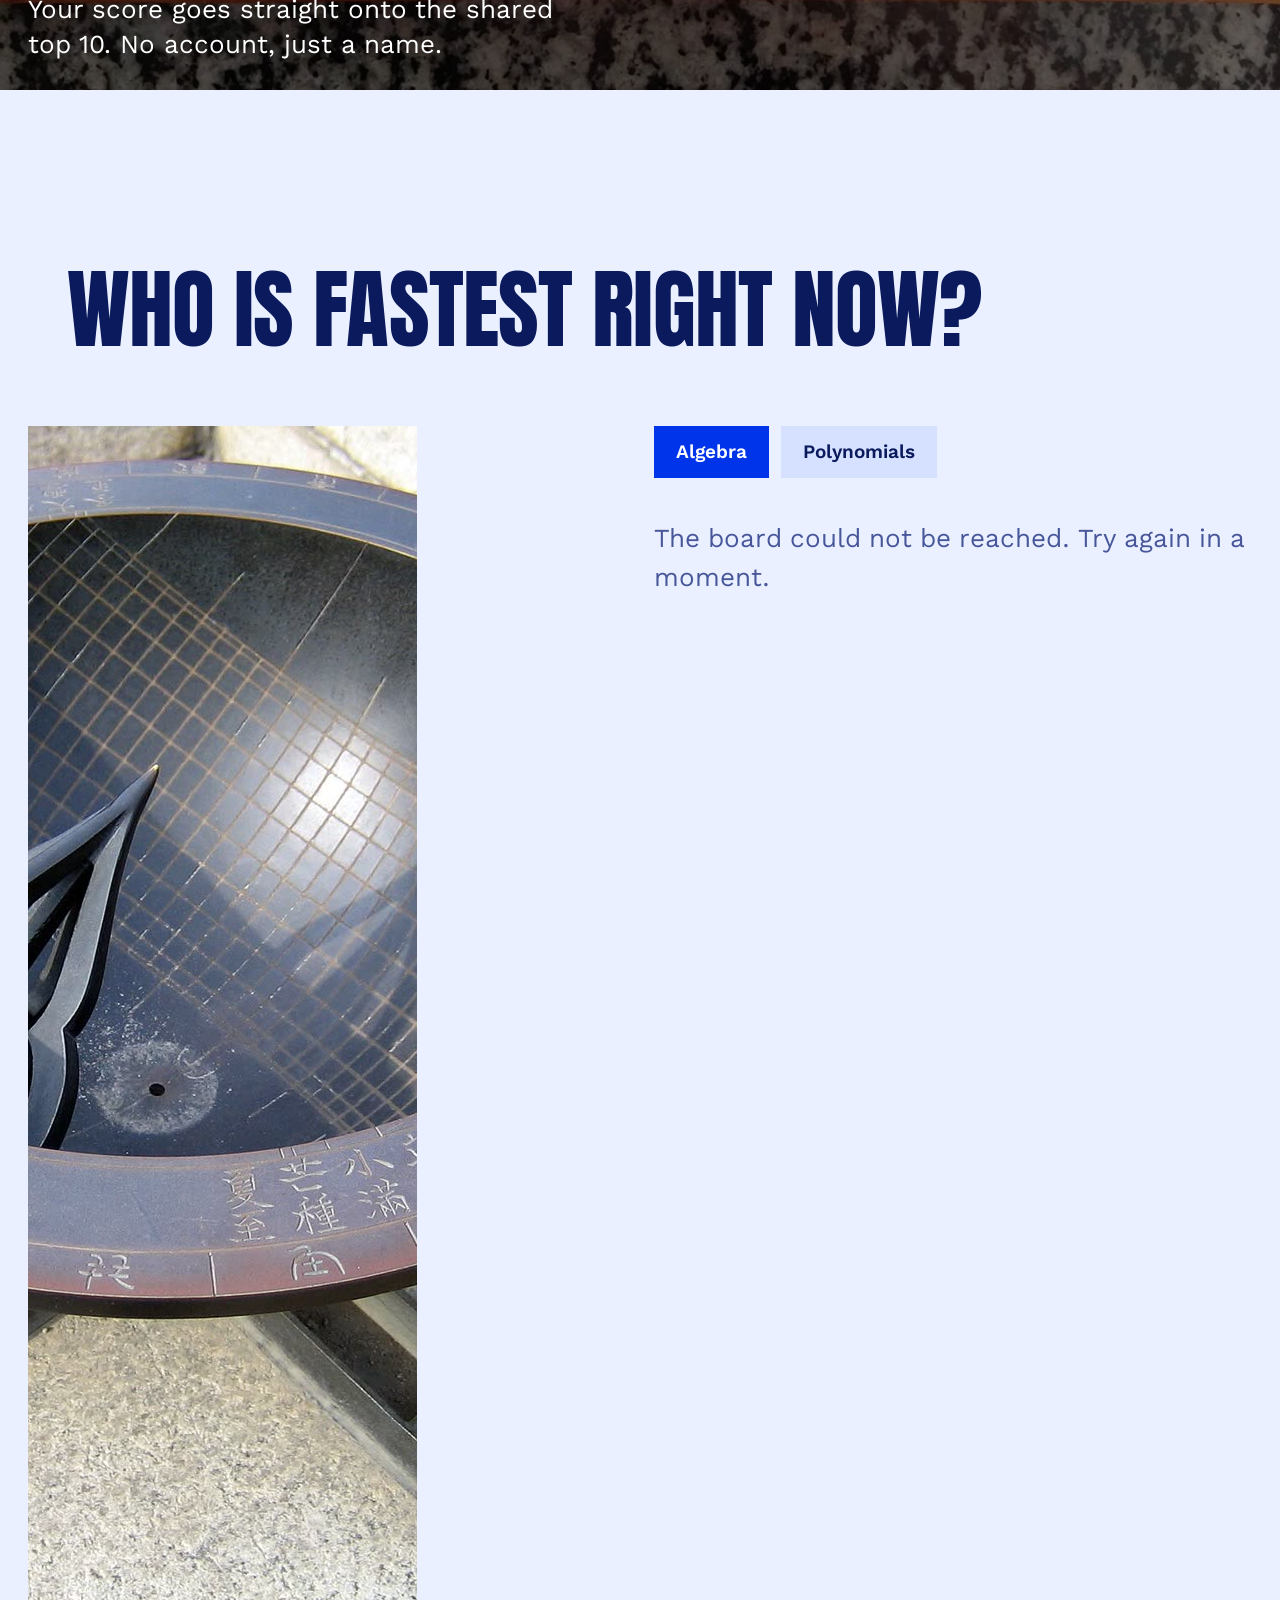
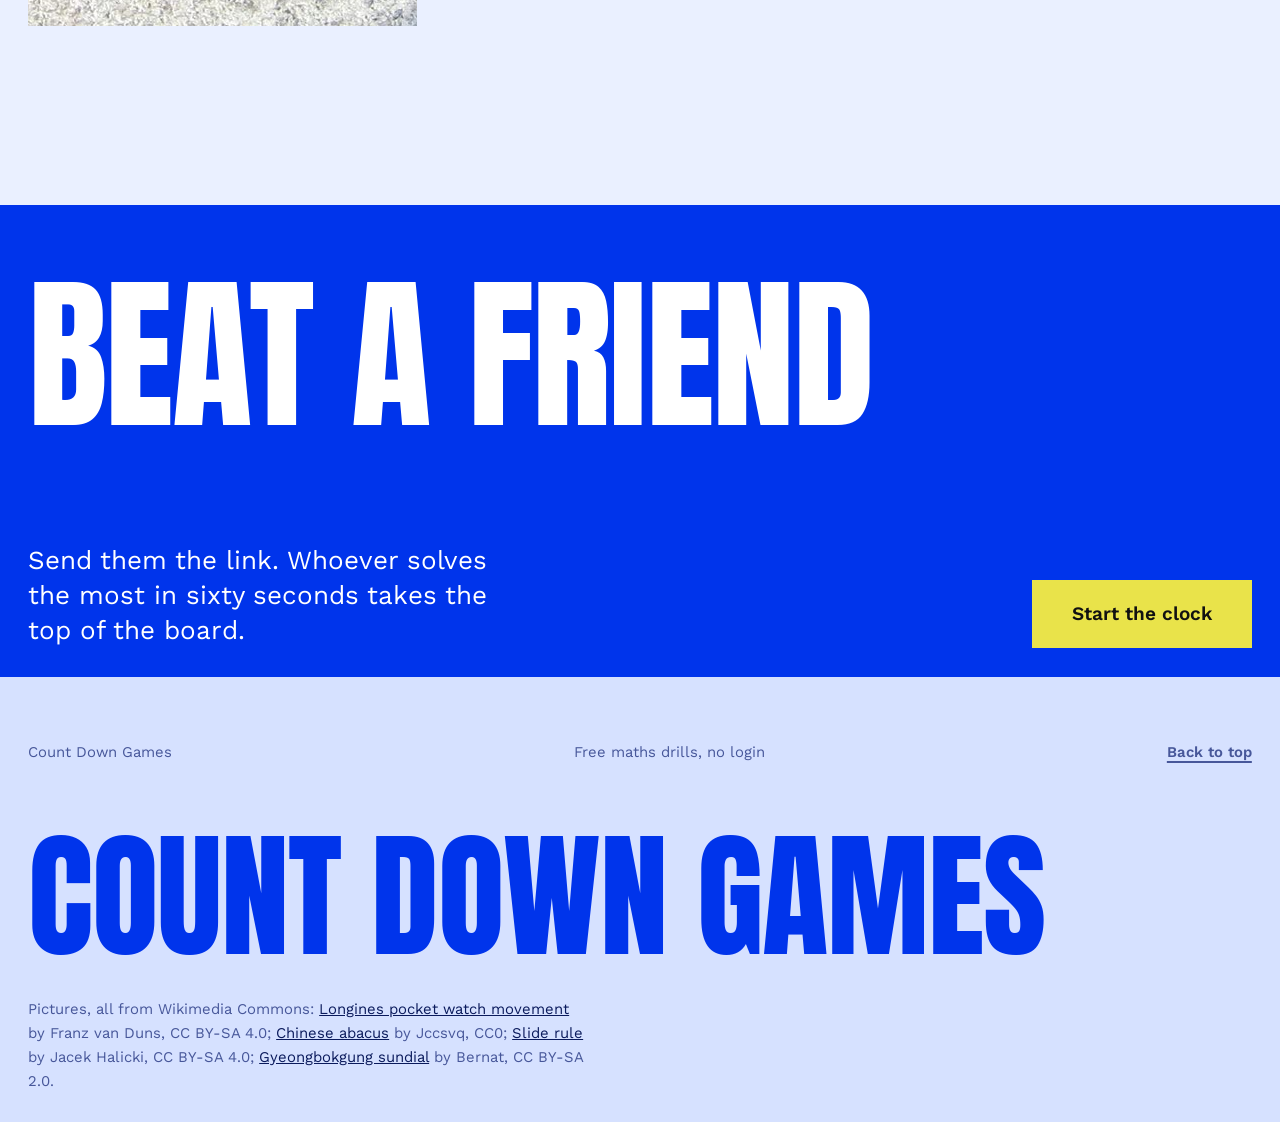
==== commit d1cf10d3: "Lighten palette: pale blue ground, navy ink" ====
--- a/index.html
+++ b/index.html
@@ -10,7 +10,7 @@
 <link href="https://fonts.googleapis.com/css2?family=Anton&family=Work+Sans:wght@400;600&display=swap" rel="stylesheet">
 <style>
 :root{
-  --bg:#0034eb; --surface:#002fd6; --ink:#ffffff; --muted:#c5d0ff;
+  --blue:#0034eb; --bg:#eaf0ff; --surface:#d6e1ff; --ink:#0a1a5c; --muted:#47579a;
   --accent:#e9e34a; --accent-ink:#111111;
   --m:clamp(16px,2.2vw,32px);
   --small:clamp(.875rem,.85rem + .1vw,.9375rem);
@@ -64,7 +64,7 @@
 .game .txt{padding:clamp(20px,2.4vw,36px);display:flex;flex-direction:column;gap:18px;flex:1}
 .game h2{font-size:var(--head)}
 .game p{margin:0;max-width:44ch}
-.sample{font-family:Anton,Impact,sans-serif;text-transform:none;font-size:var(--lead);letter-spacing:.02em;color:var(--accent)}
+.sample{font-family:Anton,Impact,sans-serif;text-transform:none;font-size:var(--lead);letter-spacing:.02em;color:var(--blue)}
 .game .btn{align-self:flex-start;margin-top:auto}
 
 /* verbs */
@@ -88,7 +88,7 @@
 .tabs{display:flex;gap:12px;margin-bottom:28px}
 .tab{font:inherit;font-weight:600;font-size:var(--body);background:var(--surface);color:var(--ink);border:0;border-radius:0;padding:12px 22px;cursor:pointer;transition:transform .18s var(--ease)}
 .tab:hover{transform:translateY(-2px)}
-.tab[aria-pressed="true"]{background:var(--ink);color:var(--bg)}
+.tab[aria-pressed="true"]{background:var(--blue);color:#fff}
 .rows{list-style:none;margin:0;padding:0;font-size:var(--lead)}
 .rows li{display:grid;grid-template-columns:3ch 1fr auto;gap:18px;padding:13px 0;font-variant-numeric:tabular-nums}
 .rows li:nth-child(4){margin-top:30px}
@@ -99,7 +99,7 @@
 .lbpic img{width:100%;aspect-ratio:4/5;object-fit:cover}
 
 /* cta */
-.cta{margin-top:var(--gap);background:var(--ink);color:var(--bg);padding:clamp(40px,6vw,96px) var(--m) var(--m);display:flex;flex-direction:column;gap:clamp(72px,9vw,140px)}
+.cta{margin-top:var(--gap);background:var(--blue);color:#fff;padding:clamp(40px,6vw,96px) var(--m) var(--m);display:flex;flex-direction:column;gap:clamp(72px,9vw,140px)}
 .cta h2{font-size:var(--xl);line-height:.88}
 .cta-foot{display:grid;grid-template-columns:repeat(12,1fr);gap:var(--m);align-items:end}
 .cta-foot p{grid-column:1/6;max-width:40ch;margin:0;font-size:var(--lead);line-height:1.35}
@@ -108,7 +108,7 @@
 /* footer */
 footer{background:var(--surface);padding:clamp(40px,5vw,72px) var(--m) var(--m);display:flex;flex-direction:column;gap:0}
 .fnotes{display:flex;justify-content:space-between;gap:var(--m);font-size:var(--small);color:var(--muted)}
-.bigname{font-size:10.7vw;white-space:nowrap;line-height:.9;margin-top:72px;display:block}
+.bigname{color:var(--blue);font-size:10.7vw;white-space:nowrap;line-height:.9;margin-top:72px;display:block}
 .credits{margin:40px 0 0;font-size:var(--small);color:var(--muted);line-height:1.6;max-width:62ch}
 .credits a{color:var(--ink)}
 
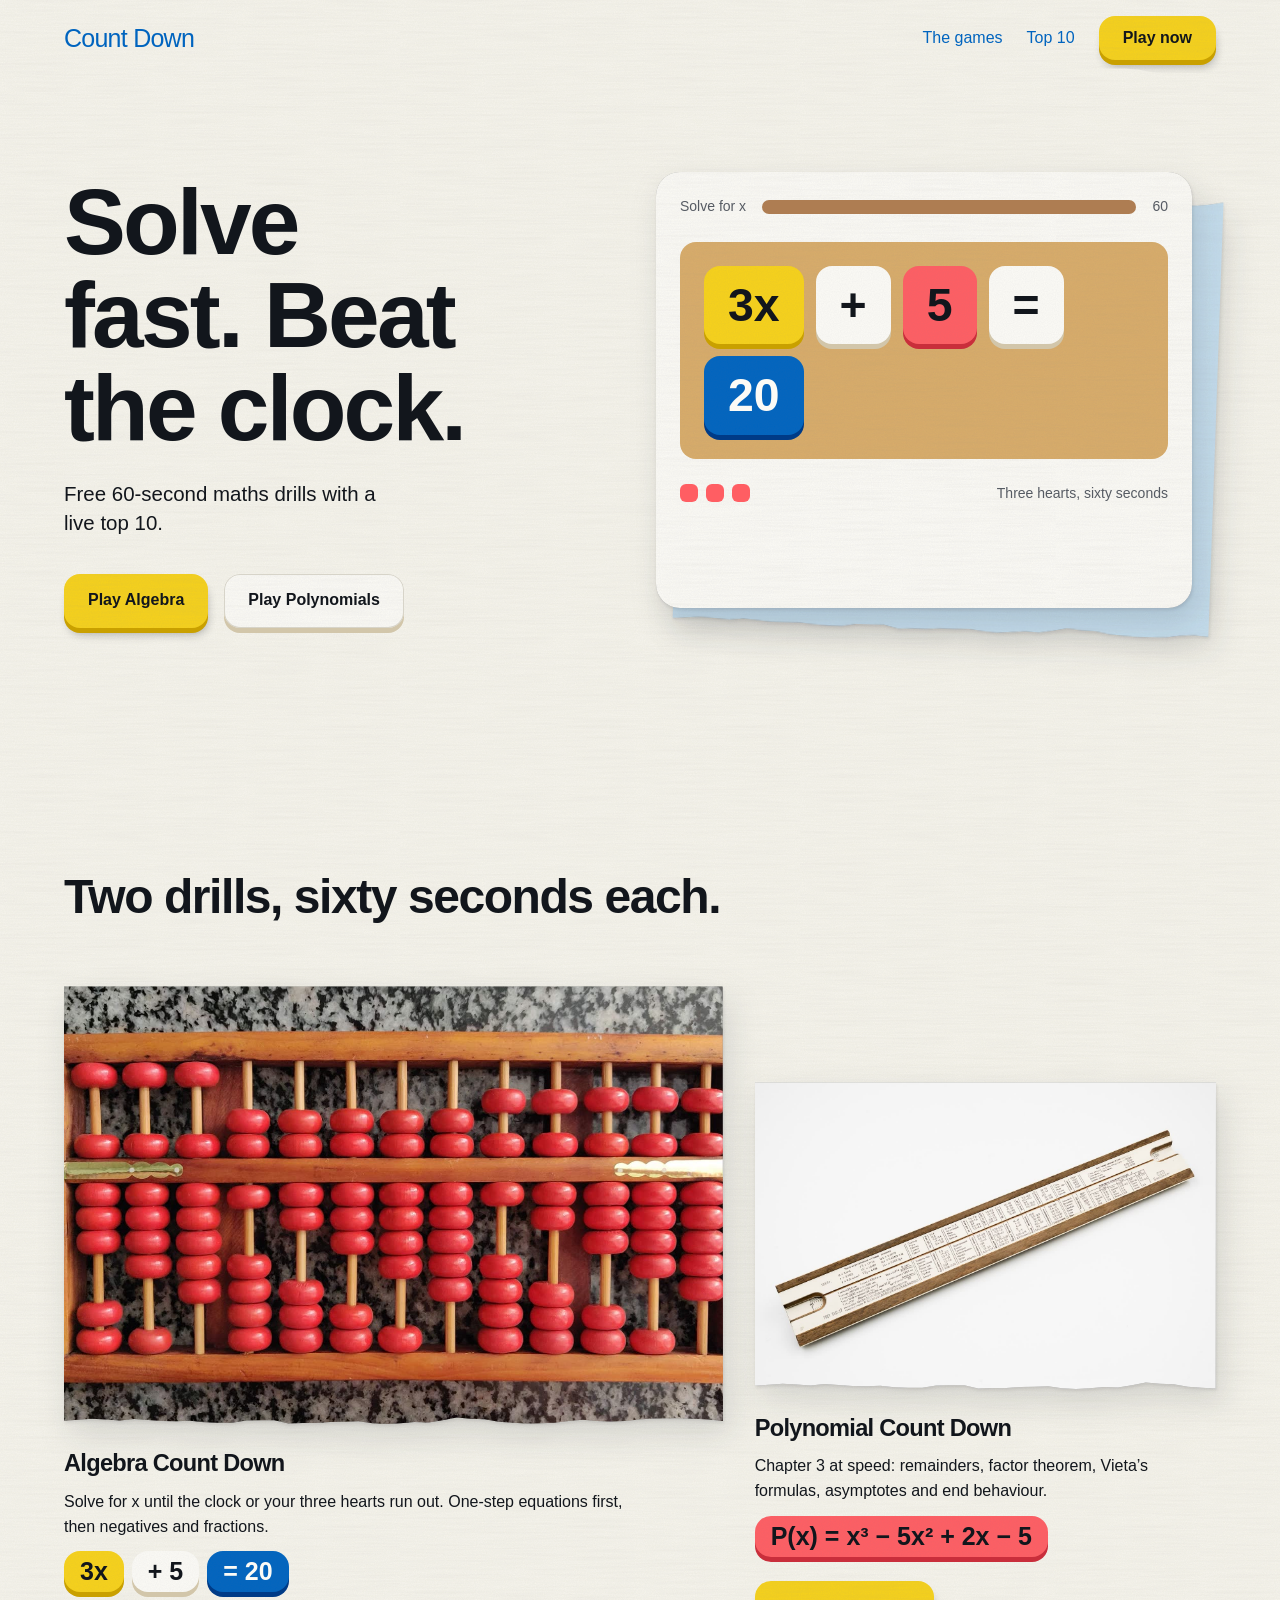
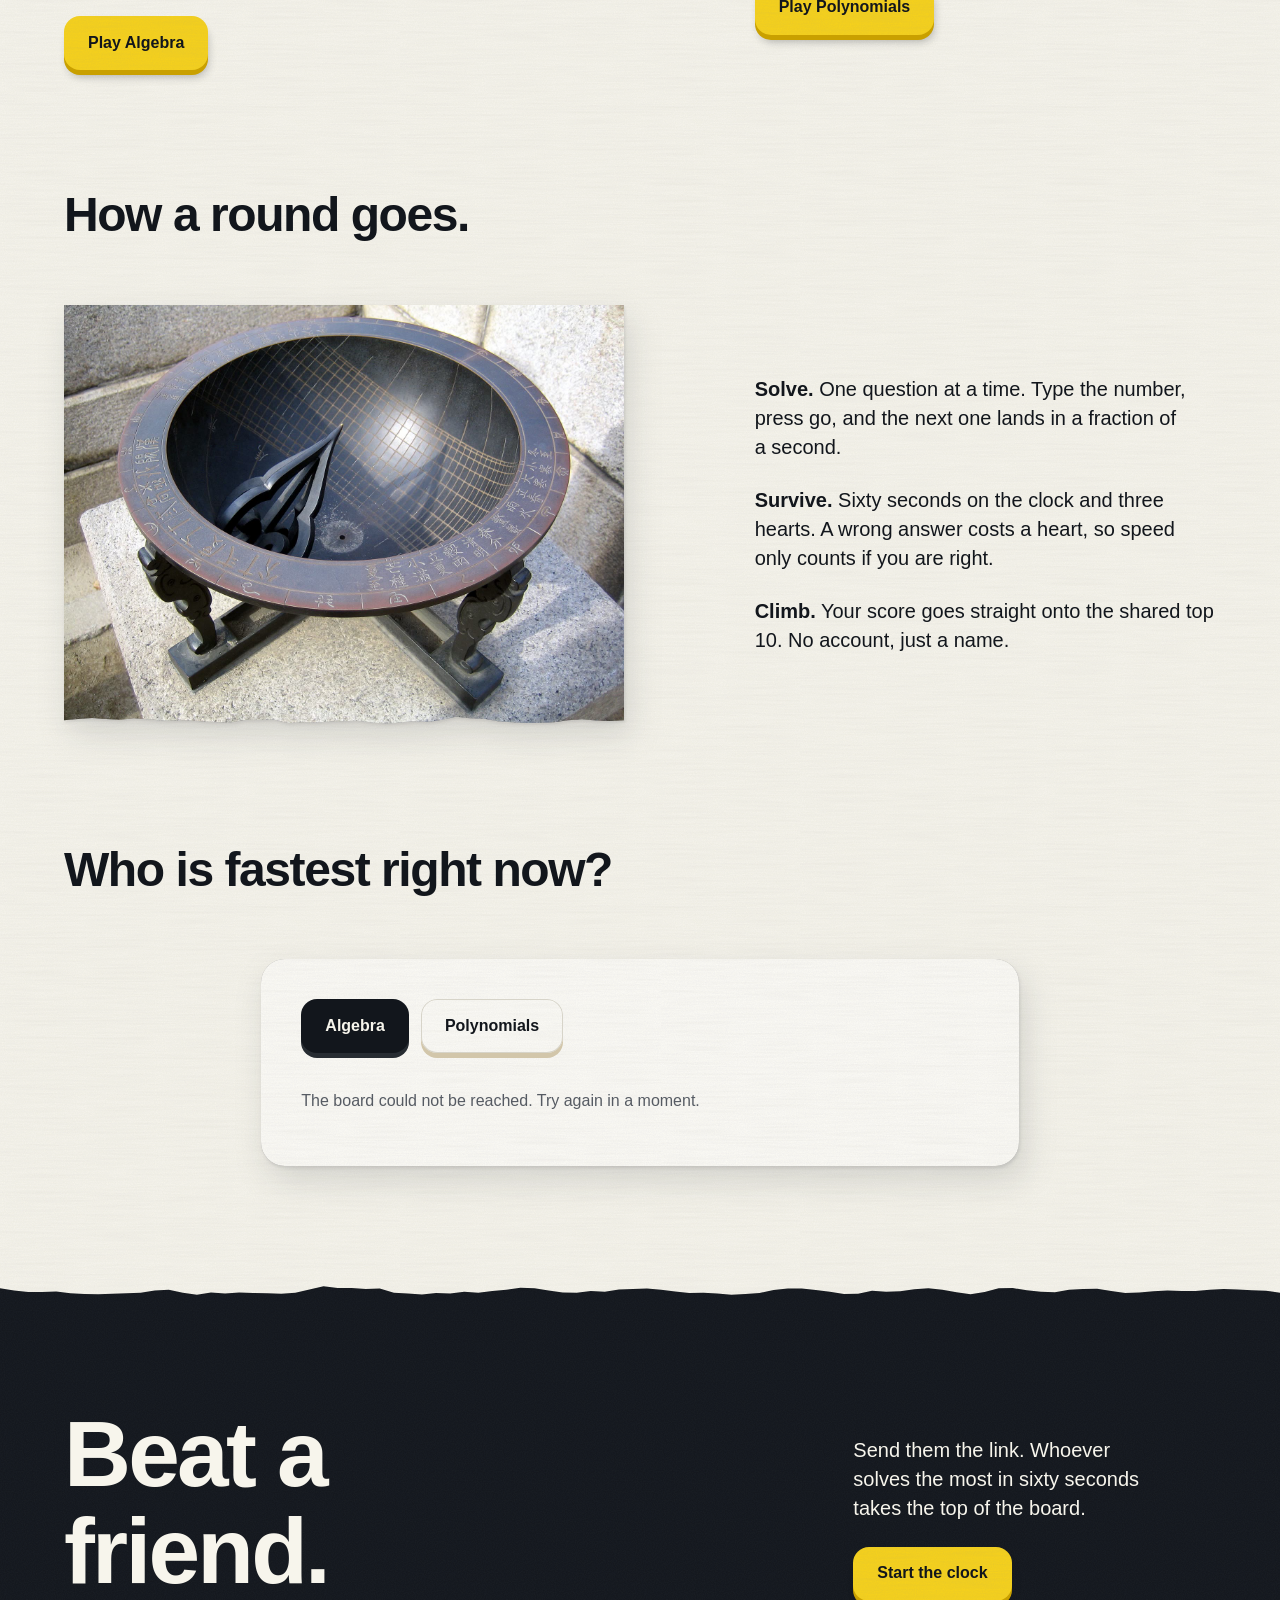
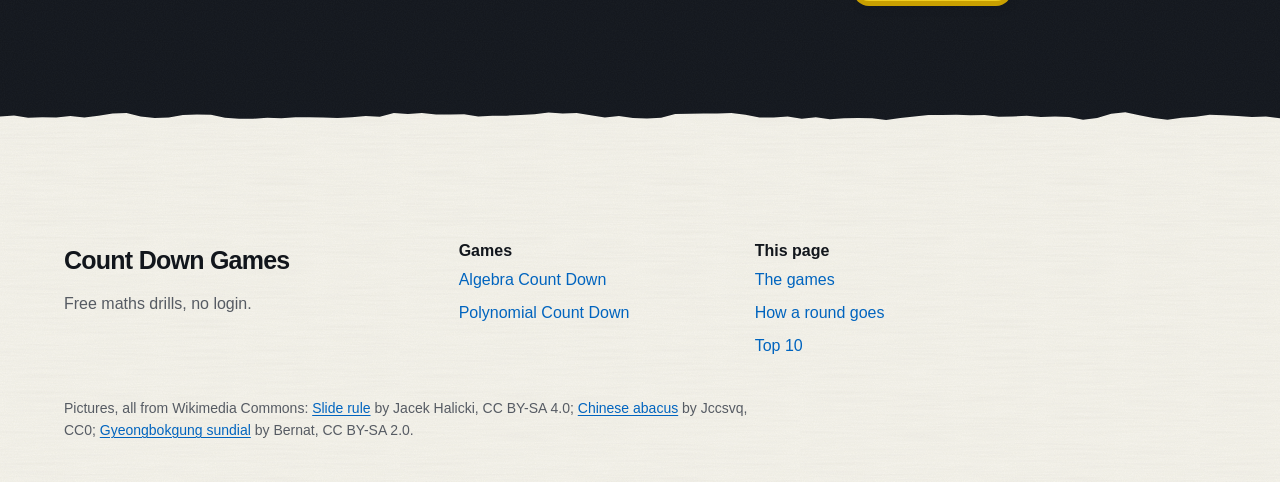
==== commit 2912f909: "Hallmark full redesign: Hum cut-paper theme across landing and games" ====
--- a/index.html
+++ b/index.html
@@ -5,257 +5,155 @@
 <meta name="viewport" content="width=device-width, initial-scale=1">
 <title>Count Down Games: free 60-second maths drills</title>
 <meta name="description" content="Free 60-second maths drills for high school students. Algebra Count Down and Polynomial Count Down, with a live top 10 and no login.">
-<link rel="preconnect" href="https://fonts.googleapis.com">
-<link rel="preconnect" href="https://fonts.gstatic.com" crossorigin>
-<link href="https://fonts.googleapis.com/css2?family=Anton&family=Work+Sans:wght@400;600&display=swap" rel="stylesheet">
-<style>
-:root{
-  --blue:#0034eb; --bg:#eaf0ff; --surface:#d6e1ff; --ink:#0a1a5c; --muted:#47579a;
-  --accent:#e9e34a; --accent-ink:#111111;
-  --m:clamp(16px,2.2vw,32px);
-  --small:clamp(.875rem,.85rem + .1vw,.9375rem);
-  --body:clamp(1.0625rem,1rem + .25vw,1.1875rem);
-  --lead:clamp(1.25rem,1.1rem + .7vw,1.625rem);
-  --head:clamp(2.75rem,1.2rem + 5.4vw,5.75rem);
-  --display:clamp(5rem,10.4vw,11rem);
-  --xl:clamp(5rem,13vw,13rem);
-  --gap:clamp(120px,14vw,220px);
-  --ease:cubic-bezier(.2,.7,.2,1);
-}
-*{box-sizing:border-box}
-html{scroll-behavior:smooth}
-body{margin:0;background:var(--bg);color:var(--ink);font-family:"Work Sans",system-ui,sans-serif;font-size:var(--body);line-height:1.5}
-img{display:block;max-width:100%}
-a{color:inherit}
-h1,h2,.wordmark,.verb,.bigname{font-family:Anton,Impact,"Arial Narrow",sans-serif;font-weight:400;text-transform:uppercase;letter-spacing:-.01em;line-height:.9;margin:0}
-:focus-visible{outline:3px solid var(--accent);outline-offset:3px}
-::selection{background:var(--accent);color:var(--accent-ink)}
+<link rel="preconnect" href="https://api.fontshare.com">
+<link href="https://api.fontshare.com/v2/css?f[]=chillax@500,600&display=swap" rel="stylesheet">
+<link rel="stylesheet" href="index.css">
+</head>
+<body>
 
-.btn{display:inline-block;background:var(--accent);color:var(--accent-ink);font-weight:600;font-size:var(--body);text-decoration:none;padding:16px 28px;border:0;border-radius:0;cursor:pointer;font-family:inherit;transition:transform .18s var(--ease),background .18s}
-.btn:hover{transform:translateY(-3px)}
-.btn:active{transform:translateY(1px) scale(.98)}
-.link{font-weight:600;text-decoration:underline;text-underline-offset:.25em;text-decoration-thickness:2px}
-
-/* top bar */
-.top{position:absolute;inset:0 0 auto 0;display:flex;justify-content:space-between;align-items:center;padding:22px var(--m);z-index:2}
-.wordmark{font-size:1.5rem;letter-spacing:.01em;text-decoration:none}
-.top nav{display:flex;gap:28px;font-weight:600;font-size:var(--small)}
-.top nav a{text-decoration:none}
-.top nav a:hover{text-decoration:underline;text-underline-offset:.25em}
-
-/* hero */
-.hero{min-height:0;display:flex;flex-direction:column;justify-content:center;padding:clamp(150px,22vh,230px) var(--m) 0;position:relative}
-.sentence{display:flex;align-items:baseline;gap:.22em;font-size:var(--display);width:100%}
-.sentence .w{white-space:nowrap}
-.strip{flex:1;align-self:center;height:.72em;min-width:0;overflow:hidden;position:relative}
-.strip img{width:100%;height:100%;object-fit:cover;object-position:50% 52%;transform:scale(1.12);animation:drift 14s ease-in-out infinite alternate}
-@keyframes drift{from{transform:scale(1.12) translateY(-3%)}to{transform:scale(1.2) translateY(3%)}}
-.hero-foot{display:flex;flex-direction:column;align-items:center;gap:36px;margin-top:clamp(40px,8vh,120px);text-align:center}
-.hero-foot p{margin:0;max-width:40ch;font-size:var(--lead);line-height:1.35}
-
-/* games */
-section{padding:var(--gap) var(--m) 0}
-.head{font-size:var(--head);max-width:16ch}
-.games{display:grid;grid-template-columns:1fr 1fr;gap:var(--m);margin-top:clamp(40px,5vw,72px)}
-.game{background:var(--surface);display:flex;flex-direction:column}
-.game .pic{aspect-ratio:3/2;overflow:hidden}
-.game .pic img{width:100%;height:100%;object-fit:cover;transition:transform .8s var(--ease)}
-.game:hover .pic img{transform:scale(1.06)}
-.game .txt{padding:clamp(20px,2.4vw,36px);display:flex;flex-direction:column;gap:18px;flex:1}
-.game h2{font-size:var(--head)}
-.game p{margin:0;max-width:44ch}
-.sample{font-family:Anton,Impact,sans-serif;text-transform:none;font-size:var(--lead);letter-spacing:.02em;color:var(--blue)}
-.game .btn{align-self:flex-start;margin-top:auto}
-
-/* verbs */
-.steps{padding:var(--gap) 0 0}
-.steps .head{padding:0 var(--m);margin-bottom:clamp(40px,5vw,72px)}
-.panel{position:relative;height:100svh;overflow:hidden}
-.panel>img{grid-area:1/1;width:100%;height:100%;min-height:0;object-fit:cover;filter:brightness(.5)}
-
-.panel{display:grid;grid-template:minmax(0,100%)/minmax(0,100%);place-items:center}
-.panel .verb{grid-area:1/1;position:relative;z-index:1;text-align:center;font-size:var(--xl);color:#fff;margin:0;transition:transform .6s var(--ease),opacity .6s}
-.js .panel .verb{transform:translateY(60px) scale(.94)}
-.js .panel.in .verb{transform:none}
-.panel>img{transform:scale(1.14);transition:transform 1.2s var(--ease)}
-.panel.in>img{transform:none}
-.panel .say{grid-area:1/1;align-self:end;justify-self:start;position:relative;margin:0 var(--m) var(--m);z-index:1;max-width:34ch;font-size:var(--lead);line-height:1.35;color:#fff}
-
-/* leaderboard */
-.lb{display:grid;grid-template-columns:repeat(12,1fr);gap:0 var(--m);align-items:start}
-.lb .head{grid-column:1/-1;max-width:none;padding-left:3vw}
-.board{grid-column:7/13;margin-top:clamp(48px,6vw,96px)}
-.tabs{display:flex;gap:12px;margin-bottom:28px}
-.tab{font:inherit;font-weight:600;font-size:var(--body);background:var(--surface);color:var(--ink);border:0;border-radius:0;padding:12px 22px;cursor:pointer;transition:transform .18s var(--ease)}
-.tab:hover{transform:translateY(-2px)}
-.tab[aria-pressed="true"]{background:var(--blue);color:#fff}
-.rows{list-style:none;margin:0;padding:0;font-size:var(--lead)}
-.rows li{display:grid;grid-template-columns:3ch 1fr auto;gap:18px;padding:13px 0;font-variant-numeric:tabular-nums}
-.rows li:nth-child(4){margin-top:30px}
-.rows .rk{color:var(--muted)}
-.rows .sc{font-weight:600}
-.rows .msg{display:block;color:var(--muted)}
-.lbpic{grid-column:1/5;grid-row:2;align-self:end;margin-top:clamp(48px,6vw,96px)}
-.lbpic img{width:100%;aspect-ratio:4/5;object-fit:cover}
-
-/* cta */
-.cta{margin-top:var(--gap);background:var(--blue);color:#fff;padding:clamp(40px,6vw,96px) var(--m) var(--m);display:flex;flex-direction:column;gap:clamp(72px,9vw,140px)}
-.cta h2{font-size:var(--xl);line-height:.88}
-.cta-foot{display:grid;grid-template-columns:repeat(12,1fr);gap:var(--m);align-items:end}
-.cta-foot p{grid-column:1/6;max-width:40ch;margin:0;font-size:var(--lead);line-height:1.35}
-.cta-foot .btn{grid-column:9/13;justify-self:end;text-align:center;padding:20px 40px}
-
-/* footer */
-footer{background:var(--surface);padding:clamp(40px,5vw,72px) var(--m) var(--m);display:flex;flex-direction:column;gap:0}
-.fnotes{display:flex;justify-content:space-between;gap:var(--m);font-size:var(--small);color:var(--muted)}
-.bigname{color:var(--blue);font-size:10.7vw;white-space:nowrap;line-height:.9;margin-top:72px;display:block}
-.credits{margin:40px 0 0;font-size:var(--small);color:var(--muted);line-height:1.6;max-width:62ch}
-.credits a{color:var(--ink)}
-
-/* motion */
-.rv{transform:translateY(32px);transition:opacity .45s var(--ease),transform .45s var(--ease);transition-delay:var(--d,0ms)}
-.rv.in{transform:none}
-.panel.rv{transform:none}
-.sentence .w{display:inline-block;opacity:0;transform:translateY(40px);animation:up .9s var(--ease) forwards}
-.sentence .w:nth-child(1){animation-delay:.1s}.sentence .w:nth-child(3){animation-delay:.3s}
-.sentence .strip{opacity:0;animation:fade 1s .2s var(--ease) forwards}
-@keyframes up{to{opacity:1;transform:none}}
-@keyframes fade{to{opacity:1}}
-.hero-foot>*{opacity:0;animation:up .8s var(--ease) forwards}
-.hero-foot p{animation-delay:.55s}.hero-foot .btn{animation-delay:.7s}
-.no-js .rv{transform:none}
-@media (prefers-reduced-motion:reduce){
-  .rv,.sentence .w,.sentence .strip,.hero-foot>*{opacity:1!important;transform:none!important;animation:none!important;transition:none!important}
-  .strip img{animation:none}
-  html{scroll-behavior:auto}
-}
-
-/* phone */
-@media (max-width:760px){
-  .top nav{gap:18px}
-  .top nav a:first-child{display:none}
-  .hero{padding-top:88px}
-  .sentence{flex-direction:column;align-items:stretch;font-size:clamp(5.5rem,24vw,9rem);gap:.06em}
-  .strip{height:auto;aspect-ratio:2/1;flex:none;align-self:stretch}
-  .hero-foot{align-items:flex-start;text-align:left;margin-top:36px}
-  .games{grid-template-columns:1fr}
-  .panel .verb{font-size:clamp(6rem,30vw,10rem)}
-  .lb .head{padding-left:0}
-  .board{grid-column:1/-1}
-  .lbpic{grid-column:1/-1;grid-row:3;width:60%;justify-self:end}
-  .cta h2{font-size:clamp(4.5rem,22vw,9rem)}
-  .cta-foot{grid-template-columns:1fr;gap:24px}
-  .cta-foot p,.cta-foot .btn{grid-column:1/-1}
-  .cta-foot .btn{justify-self:stretch}
-  .fnotes{flex-direction:column;gap:6px}
-  .bigname{font-size:clamp(3.4rem,17vw,8rem);white-space:normal;margin-top:64px}
-}
-</style>
-</head>
-<body class="no-js">
-<script>document.body.className="js"</script>
-
-<header class="top">
-  <a class="wordmark" href="#top">Count Down</a>
-  <nav><a href="#games">The games</a><a href="#leaderboard">Top 10</a></nav>
+<header class="nav" data-tear="bottom">
+  <div class="wrap">
+    <a class="mark" href="#top">Count Down</a>
+    <ul>
+      <li><a href="#games">The games</a></li>
+      <li><a href="#leaderboard">Top 10</a></li>
+      <li><a class="btn btn--primary" href="#games">Play now</a></li>
+    </ul>
+  </div>
 </header>
 
 <main id="top">
   <section class="hero">
-    <h1 class="sentence" aria-label="Beat the clock">
-      <span class="w">Beat</span>
-      <span class="strip"><img src="assets/watch.jpg" width="1600" height="1600" alt="The brass movement of an old pocket watch, gears and springs"></span>
-      <span class="w">the clock</span>
-    </h1>
-    <div class="hero-foot">
-      <p>Free 60-second maths drills. Algebra and polynomials, a live top 10, no login.</p>
-      <a class="btn" href="#games">Pick a drill</a>
+    <div class="wrap cols">
+      <div class="hero-copy">
+        <h1>Solve fast. Beat the clock.</h1>
+        <p class="lead">Free 60-second maths drills with a live top 10.</p>
+        <div class="hero-actions">
+          <a class="btn btn--primary" href="algebra.html">Play Algebra</a>
+          <a class="btn" href="polynomial.html">Play Polynomials</a>
+        </div>
+      </div>
+      <div class="stage" aria-hidden="true">
+        <div class="sheet mat"><div class="paper" data-tear="all"></div></div>
+        <div class="sheet round">
+          <div class="paper"></div>
+          <div class="round-in">
+            <div class="round-top"><span>Solve for x</span><div class="timer"><i></i></div><span class="num">60</span></div>
+            <div class="kraft">
+              <span class="tile tile--a tile--pop">3x</span>
+              <span class="tile">+</span>
+              <span class="tile tile--b">5</span>
+              <span class="tile">=</span>
+              <span class="tile tile--c">20</span>
+            </div>
+            <div class="round-foot"><div class="hearts"><i></i><i></i><i></i></div><span>Three hearts, sixty seconds</span></div>
+          </div>
+        </div>
+      </div>
     </div>
   </section>
 
-  <section id="games">
-    <h2 class="head rv">Two drills. Sixty seconds each.</h2>
-    <div class="games">
-      <article class="game rv">
-        <div class="pic"><img src="assets/abacus.jpg" width="1600" height="869" alt="A wooden abacus with red beads"></div>
-        <div class="txt">
-          <h2 class="rv">Algebra Count Down</h2>
-          <p class="rv" style="--d:100ms">Solve for x until the clock or your three hearts run out. One-step equations first, then negatives and fractions.</p>
-          <span class="sample rv" style="--d:180ms">3x + 5 = 20</span>
-          <a class="btn rv" style="--d:260ms" href="algebra.html">Play Algebra</a>
-        </div>
-      </article>
-      <article class="game rv" style="--d:120ms">
-        <div class="pic"><img src="assets/sliderule.jpg" width="1600" height="963" alt="A wooden slide rule with a printed table of constants"></div>
-        <div class="txt">
-          <h2 class="rv">Polynomial Count Down</h2>
-          <p class="rv" style="--d:100ms">Chapter 3 at speed: remainders, factor theorem, Vieta's formulas, asymptotes and end behaviour.</p>
-          <span class="sample rv" style="--d:180ms">P(x) = x³ − 5x² + 2x − 5</span>
-          <a class="btn rv" style="--d:260ms" href="polynomial.html">Play Polynomials</a>
-        </div>
-      </article>
+  <section class="band" id="games">
+    <div class="wrap">
+      <h2>Two drills, sixty seconds each.</h2>
+      <div class="cols games">
+        <article class="game game--a">
+          <div class="sheet"><div class="photo" data-tear="bottom"><img src="assets/abacus.jpg" width="1600" height="869" alt="A wooden abacus with red beads"></div></div>
+          <div class="info">
+            <h3>Algebra Count Down</h3>
+            <p>Solve for x until the clock or your three hearts run out. One-step equations first, then negatives and fractions.</p>
+            <div class="eqs" aria-label="A sample question"><span class="tile tile--a">3x</span><span class="tile">+ 5</span><span class="tile tile--c">= 20</span></div>
+            <div class="actions"><a class="btn btn--primary" href="algebra.html">Play Algebra</a></div>
+          </div>
+        </article>
+        <article class="game game--b">
+          <div class="sheet"><div class="photo" data-tear="bottom"><img src="assets/sliderule.jpg" width="1600" height="963" alt="A wooden slide rule with a printed table of constants"></div></div>
+          <div class="info">
+            <h3>Polynomial Count Down</h3>
+            <p>Chapter 3 at speed: remainders, factor theorem, Vieta’s formulas, asymptotes and end behaviour.</p>
+            <div class="eqs" aria-label="A sample question"><span class="tile tile--b">P(x) = x³ − 5x² + 2x − 5</span></div>
+            <div class="actions"><a class="btn btn--primary" href="polynomial.html">Play Polynomials</a></div>
+          </div>
+        </article>
+      </div>
     </div>
   </section>
 
-  <div class="steps">
-    <h2 class="head rv">How a round goes.</h2>
-    <div class="panel rv">
-      <img src="assets/sundial.jpg" width="1600" height="1200" alt="A bronze sundial bowl with an engraved grid">
-      <p class="verb" aria-hidden="true">Solve</p>
-      <p class="say">One question at a time. Type the number, press go, and the next one lands in a fraction of a second.</p>
+  <section class="band" id="round">
+    <div class="wrap">
+      <h2>How a round goes.</h2>
+      <div class="cols how">
+        <div class="photo-wrap sheet"><div class="photo" data-tear="bottom"><img src="assets/sundial.jpg" width="1600" height="1200" alt="A bronze sundial bowl with an engraved grid"></div></div>
+        <div class="steps">
+          <p><b>Solve.</b> One question at a time. Type the number, press go, and the next one lands in a fraction of a second.</p>
+          <p><b>Survive.</b> Sixty seconds on the clock and three hearts. A wrong answer costs a heart, so speed only counts if you are right.</p>
+          <p><b>Climb.</b> Your score goes straight onto the shared top 10. No account, just a name.</p>
+        </div>
+      </div>
     </div>
-    <div class="panel rv">
-      <img src="assets/watch.jpg" width="1600" height="1600" alt="The movement of a pocket watch" style="object-position:50% 45%">
-      <p class="verb" aria-hidden="true">Survive</p>
-      <p class="say">Sixty seconds on the clock and three hearts. A wrong answer costs a heart, so speed only counts if you are right.</p>
-    </div>
-    <div class="panel rv">
-      <img src="assets/abacus.jpg" width="1600" height="869" alt="Rows of red abacus beads">
-      <p class="verb" aria-hidden="true">Climb</p>
-      <p class="say">Your score goes straight onto the shared top 10. No account, just a name.</p>
-    </div>
-  </div>
-
-  <section id="leaderboard" class="lb">
-    <h2 class="head rv">Who is fastest right now?</h2>
-    <div class="board rv">
-      <div class="tabs" role="group" aria-label="Choose a leaderboard">
-        <button class="tab" data-g="algebra" aria-pressed="true">Algebra</button>
-        <button class="tab" data-g="polynomial" aria-pressed="false">Polynomials</button>
-      </div>
-      <ol class="rows" id="rows" aria-live="polite"><li class="msg">Loading the top 10…</li></ol>
-    </div>
-    <div class="lbpic rv"><img src="assets/sundial.jpg" width="1600" height="1200" alt="Detail of a bronze sundial, its grid engraved in the bowl" style="object-position:55% 45%"></div>
   </section>
 
-  <section class="cta" aria-labelledby="ctah">
-    <h2 id="ctah" class="rv">Beat a friend</h2>
-    <div class="cta-foot">
-      <p>Send them the link. Whoever solves the most in sixty seconds takes the top of the board.</p>
-      <a class="btn" href="algebra.html">Start the clock</a>
+  <section class="band board" id="leaderboard">
+    <div class="wrap">
+      <h2>Who is fastest right now?</h2>
+      <div class="cols">
+        <div class="sheet board-sheet">
+          <div class="paper"></div>
+          <div class="board-in">
+            <div class="tabs" role="group" aria-label="Choose a leaderboard">
+              <button class="btn" data-g="algebra" aria-pressed="true">Algebra</button>
+              <button class="btn" data-g="polynomial" aria-pressed="false">Polynomials</button>
+            </div>
+            <ol class="rows" id="rows" aria-live="polite"><li class="msg">Loading the top 10…</li></ol>
+          </div>
+        </div>
+      </div>
+    </div>
+  </section>
+
+  <section class="cta" data-tear="both">
+    <div class="wrap cols">
+      <h2>Beat a friend.</h2>
+      <div class="side">
+        <p>Send them the link. Whoever solves the most in sixty seconds takes the top of the board.</p>
+        <a class="btn btn--primary" href="algebra.html">Start the clock</a>
+      </div>
     </div>
   </section>
 </main>
 
-<footer>
-  <div class="fnotes"><span>Count Down Games</span><span>Free maths drills, no login</span><a class="link" href="#top">Back to top</a></div>
-  <div>
-    <span class="bigname" aria-hidden="true">Count Down Games</span>
+<footer class="foot">
+  <div class="wrap cols">
+    <div class="brand"><a class="mark" href="#top">Count Down Games</a><p>Free maths drills, no login.</p></div>
+    <nav aria-label="Games"><h3>Games</h3><a href="algebra.html">Algebra Count Down</a><a href="polynomial.html">Polynomial Count Down</a></nav>
+    <nav aria-label="On this page"><h3>This page</h3><a href="#games">The games</a><a href="#round">How a round goes</a><a href="#leaderboard">Top 10</a></nav>
     <p class="credits">Pictures, all from Wikimedia Commons:
-      <a href="https://commons.wikimedia.org/wiki/File:Longines_4_Grand_Prix_pocket_watch_-_clockwork_visible_-_enhanced_resolution_DSF3402-PSMS.jpg">Longines pocket watch movement</a> by Franz van Duns, CC BY-SA 4.0;
+      <a href="https://commons.wikimedia.org/wiki/File:2023_Suwak_logarytmiczny_(2).jpg">Slide rule</a> by Jacek Halicki, CC BY-SA 4.0;
       <a href="https://commons.wikimedia.org/w/index.php?curid=107274996">Chinese abacus</a> by Jccsvq, CC0;
-      <a href="https://commons.wikimedia.org/wiki/File:2023_Suwak_logarytmiczny_(2).jpg">Slide rule</a> by Jacek Halicki, CC BY-SA 4.0;
       <a href="https://commons.wikimedia.org/w/index.php?curid=2798816">Gyeongbokgung sundial</a> by Bernat, CC BY-SA 2.0.</p>
   </div>
 </footer>
 
 <script>
 (function(){
-  var io = "IntersectionObserver" in window ? new IntersectionObserver(function(es){
-    es.forEach(function(e){ if(e.isIntersecting){ e.target.classList.add("in"); io.unobserve(e.target); } });
-  },{threshold:0,rootMargin:"0px 0px 12% 0px"}) : null;
-  document.querySelectorAll(".rv").forEach(function(el){ io ? io.observe(el) : el.classList.add("in"); });
+  /* torn paper edges: seeded value noise along the cut side */
+  function rnd(i){ var x = Math.sin(i * 127.1 + 311.7) * 43758.5453; return x - Math.floor(x); }
+  function noise(i){ var a = Math.floor(i), f = i - a, t = f * f * (3 - 2 * f); return rnd(a) * (1 - t) + rnd(a + 1) * t; }
+  function edge(w, seed, amp){ var pts = [], n = Math.max(8, Math.round(w / 14)); for(var i = 0; i <= n; i++){ pts.push([w * i / n, noise(seed + i * 0.35) * amp + noise(seed * 3 + i * 1.7) * amp * 0.4]); } return pts; }
+  function tear(el){
+    var mode = el.getAttribute("data-tear"), w = el.offsetWidth, h = el.offsetHeight, amp = 7, seed = (el.offsetTop % 97) + 3, p = [], i, e;
+    if(!w || !h) return;
+    var top = mode === "top" || mode === "both" || mode === "all", bot = mode === "bottom" || mode === "both" || mode === "all";
+    if(top){ e = edge(w, seed, amp); for(i = 0; i < e.length; i++) p.push(e[i][0] + "px " + e[i][1] + "px"); } else { p.push("0 0", "100% 0"); }
+    if(bot){ e = edge(w, seed + 41, amp); for(i = e.length - 1; i >= 0; i--) p.push(e[i][0] + "px " + (h - e[i][1]) + "px"); } else { p.push("100% 100%", "0 100%"); }
+    el.style.clipPath = "polygon(" + p.join(",") + ")";
+  }
+  function tearAll(){ document.querySelectorAll("[data-tear]").forEach(tear); }
+  tearAll();
+  if("ResizeObserver" in window){ var ro = new ResizeObserver(tearAll); document.querySelectorAll("[data-tear]").forEach(function(el){ ro.observe(el); }); }
+  window.addEventListener("load", tearAll);
 
+  /* live top 10 */
   var SB="https://ydxsmynagzcdrwxjigjh.supabase.co";
   var KEY="eyJhbGciOiJIUzI1NiIsInR5cCI6IkpXVCJ9.eyJpc3MiOiJzdXBhYmFzZSIsInJlZiI6InlkeHNteW5hZ3pjZHJ3eGppZ2poIiwicm9sZSI6ImFub24iLCJpYXQiOjE3OTU1MjcyODUsImV4cCI6MjExMTEwMzI4NX0.hHm3HX70GkGYsO0CjVCzieZWcDXFQ_c0QYhM-qYTuAs";
   var rows=document.getElementById("rows");
@@ -265,7 +163,7 @@
     list.slice(0,10).forEach(function(r,i){
       var li=document.createElement("li");
       var a=document.createElement("span"); a.className="rk"; a.textContent=i+1;
-      var b=document.createElement("span"); b.textContent=String(r.name);
+      var b=document.createElement("span"); b.className="nm"; b.textContent=String(r.name);
       var c=document.createElement("span"); c.className="sc"; c.textContent=r.score;
       li.append(a,b,c); rows.appendChild(li);
     });
@@ -278,9 +176,9 @@
       .then(function(d){ if(done) return; done=true; clearTimeout(t); show(d,"No scores yet. Be the first."); })
       .catch(function(){ if(done) return; done=true; clearTimeout(t); show(null,"The board could not be reached. Try again in a moment."); });
   }
-  document.querySelectorAll(".tab").forEach(function(b){
+  document.querySelectorAll(".tabs .btn").forEach(function(b){
     b.addEventListener("click",function(){
-      document.querySelectorAll(".tab").forEach(function(x){ x.setAttribute("aria-pressed",x===b); });
+      document.querySelectorAll(".tabs .btn").forEach(function(x){ x.setAttribute("aria-pressed",x===b); });
       load(b.dataset.g);
     });
   });
--- a/index.css
+++ b/index.css
@@ -0,0 +1,139 @@
+/* Hallmark · shape: Split Studio · genre: playful · theme: Hum (deal 1/3, seed free-timed-maths-drills-e374·ba0078be·2026-11-25·r0) · redesign: full · draw: 1a0422
+ * hero: Stage · nav: masthead · footer: index columns · imagery: the product as card stock + found photographs · signature: a sample round built as card-stock tiles with a draining timer
+ * axes: light/rounded-sans/chromatic-yellow · posture: full-palette · contrast: pass · fold: pass · v2.0.0 */
+/* Hallmark · pre-emit critique: P4 H4 E3 S4 R4 V4 · weakest: E, the page stays calm below the hero, motion limited to the timer and tile pop on purpose */
+/* Hallmark · waive 12 · the spring easing sits on .btn--primary only · Hum springs the pear play button like card stock and nothing else */
+/* Hallmark · dropped https://commons.wikimedia.org/wiki/File:Longines_4_Grand_Prix_pocket_watch_-_clockwork_visible_-_enhanced_resolution_DSF3402-PSMS.jpg, #ctah · the picture and the id are no longer on the page */
+@import url("./tokens.css");
+@import url("./base.css");
+
+:root {
+  --edge-coral: oklch(55% 0.19 22); --edge-blue: oklch(36% 0.15 250);
+  --grain: url("data:image/svg+xml,%3Csvg xmlns='http://www.w3.org/2000/svg' width='160' height='160'%3E%3Cfilter id='g'%3E%3CfeTurbulence type='fractalNoise' baseFrequency='.9' numOctaves='2' stitchTiles='stitch'/%3E%3CfeColorMatrix values='0 0 0 0 .2 0 0 0 0 .2 0 0 0 0 .25 0 0 0 .08 0'/%3E%3C/filter%3E%3Crect width='100%25' height='100%25' filter='url(%23g)'/%3E%3C/svg%3E");
+  --fibre: url("data:image/svg+xml,%3Csvg xmlns='http://www.w3.org/2000/svg' width='400' height='400'%3E%3Cfilter id='f'%3E%3CfeTurbulence type='turbulence' baseFrequency='.012 .35' numOctaves='2' seed='4' stitchTiles='stitch'/%3E%3CfeColorMatrix values='0 0 0 0 .3 0 0 0 0 .28 0 0 0 0 .2 0 0 0 .07 0'/%3E%3C/filter%3E%3Crect width='100%25' height='100%25' filter='url(%23f)'/%3E%3C/svg%3E");
+}
+
+body { background: var(--grain), var(--fibre), var(--color-paper); }
+.wrap { width: 100%; max-width: var(--container); margin-inline: auto; padding-inline: var(--gutter); }
+.cols { display: grid; grid-template-columns: repeat(12, minmax(0, 1fr)); column-gap: var(--gap-columns); }
+
+/* controls: card stock that presses down */
+.btn { --edge: 5px; display: inline-flex; align-items: center; justify-content: center; border: 0; border-radius: var(--radius-stock); min-height: 54px; padding: 0 var(--space-lg); font-weight: 600; font-size: var(--text-md); color: var(--color-ink); text-decoration: none; cursor: pointer; background: var(--grain), var(--fibre), var(--color-card); box-shadow: inset 0 0 0 1px var(--color-rule), 0 var(--edge) 0 0 var(--color-edge); transition: translate var(--dur-micro) var(--ease-snap), box-shadow var(--dur-micro) var(--ease-snap); }
+.btn--primary { background: var(--grain), var(--fibre), var(--color-accent); color: var(--color-accent-ink); box-shadow: 0 var(--edge) 0 0 var(--color-accent-deep), 2px calc(var(--edge) + 4px) 10px -3px color-mix(in oklab, var(--color-ink) 32%, transparent); transition-timing-function: var(--ease-spring); }
+.btn:hover { --edge: 7px; translate: 0 -2px; }
+.btn:active { --edge: 1px; translate: 0 4px; }
+.btn:focus-visible { outline: 2px solid var(--color-focus); outline-offset: 3px; }
+.btn[aria-pressed="true"] { background: var(--color-ink); color: var(--color-paper); box-shadow: 0 var(--edge) 0 0 var(--color-ink-2); }
+
+/* torn paper */
+.sheet { position: relative; filter: var(--shadow-paper); }
+.sheet > .paper { background: var(--grain), var(--fibre), var(--sheet, var(--color-card)); }
+[data-tear] { position: relative; }
+mark { background: color-mix(in oklab, var(--color-accent) 55%, transparent); color: inherit; box-decoration-break: clone; padding-inline: 0.12em; }
+
+/* nav: masthead */
+.nav { position: sticky; top: 0; z-index: var(--z-sticky-nav); background: var(--grain), var(--fibre), var(--color-paper); }
+.nav .wrap { display: flex; align-items: center; justify-content: space-between; min-height: 76px; }
+.mark { font-weight: 600; font-size: var(--text-xl); letter-spacing: var(--tracking-display); text-decoration: none; }
+.nav ul { display: flex; align-items: center; gap: var(--space-lg); list-style: none; margin: 0; padding: 0; }
+.nav a:not(.btn) { color: var(--color-accent-2); font-weight: 500; text-decoration: none; }
+.nav a:not(.btn):hover { text-decoration: underline; }
+.nav .btn { min-height: 44px; }
+
+/* hero: stage */
+.hero { padding-block: var(--space-3xl) var(--section-gap-s); }
+.hero .cols { align-items: center; row-gap: var(--space-xl); }
+.hero-copy { grid-column: 1 / span 5; display: grid; gap: var(--space-lg); }
+.hero-copy h1 { max-width: 11ch; font-size: clamp(3.25rem, 6vw + 1rem, 6.25rem); line-height: 1; }
+.hero-copy .lead { max-width: 28ch; }
+.hero-actions { display: flex; flex-wrap: wrap; gap: var(--space-md); padding-top: var(--space-sm); }
+.stage { grid-column: 7 / span 6; position: relative; min-height: 460px; }
+.mat { position: absolute; inset: 20px 0 0 24px; rotate: 2deg; --sheet: var(--color-sugar); }
+.mat .paper { position: absolute; inset: 0; }
+.round { position: absolute; inset: 0 24px 24px 0; --sheet: var(--color-card); }
+.round .paper { position: absolute; inset: 0; border-radius: var(--radius-card); }
+.round-in { position: relative; padding: var(--space-lg); display: grid; gap: var(--space-lg); }
+.round-top { display: flex; align-items: center; gap: var(--space-md); font-size: var(--text-sm); color: var(--color-muted); font-weight: 500; }
+.timer { flex: 1; height: 14px; border-radius: 99px; background: var(--color-paper-3); overflow: hidden; }
+.timer i { display: block; height: 100%; width: 100%; background: var(--color-kraft); transform-origin: left; animation: drain 60s linear infinite; }
+@keyframes drain { to { transform: scaleX(0.04); } }
+.kraft { background: var(--grain), var(--fibre), var(--color-sand); border-radius: var(--radius-stock); padding: var(--space-lg); display: flex; flex-wrap: wrap; gap: var(--space-sm); align-items: center; min-height: 190px; }
+.tile { font-weight: 600; font-size: clamp(2rem, 3vw + 0.5rem, 3.25rem); line-height: 1; padding: var(--space-md) var(--space-lg); border-radius: var(--radius-stock); color: var(--color-ink); background: var(--grain), var(--color-card); box-shadow: 0 5px 0 0 var(--color-edge); font-variant-numeric: tabular-nums; }
+.tile--a { background: var(--grain), var(--color-accent); box-shadow: 0 5px 0 0 var(--color-accent-deep); }
+.tile--b { background: var(--grain), var(--color-accent-3); box-shadow: 0 5px 0 0 var(--edge-coral); }
+.tile--c { background: var(--grain), var(--color-accent-2); color: var(--color-card); box-shadow: 0 5px 0 0 var(--edge-blue); }
+.tile--pop { animation: pop 6s var(--ease-snap) infinite; }
+@keyframes pop { 0%, 70%, 100% { translate: 0 0; } 78% { translate: 0 -8px; } 86% { translate: 0 0; } }
+.round-foot { display: flex; align-items: center; justify-content: space-between; gap: var(--space-md); font-size: var(--text-sm); color: var(--color-muted); font-weight: 500; }
+.hearts { display: flex; gap: var(--space-xs); }
+.hearts i { width: 18px; height: 18px; border-radius: 6px; background: var(--color-accent-3); }
+
+/* sections */
+.band { padding-block: var(--section-gap-s) 0; }
+.band > .wrap > h2 { margin-bottom: var(--space-2xl); }
+
+/* showcase */
+.games { row-gap: var(--space-xl); align-items: start; }
+.game { display: grid; gap: var(--space-md); }
+.game--a { grid-column: 1 / span 7; }
+.game--b { grid-column: 8 / span 5; margin-top: var(--space-3xl); }
+.game .photo { aspect-ratio: 3 / 2; overflow: hidden; }
+.game .photo img { width: 100%; height: 100%; object-fit: cover; }
+.game .info { display: grid; gap: var(--space-sm); align-content: start; padding-top: var(--space-xs); }
+.game .eqs { display: flex; flex-wrap: wrap; gap: var(--space-xs); }
+.game .eqs .tile { font-size: var(--text-xl); padding: var(--space-xs) var(--space-md); }
+.game .actions { padding-top: var(--space-sm); }
+
+/* round */
+.how { align-items: center; row-gap: var(--space-xl); }
+.how .photo-wrap { grid-column: 1 / span 6; }
+.how .photo { aspect-ratio: 4 / 3; overflow: hidden; }
+.how .photo img { width: 100%; height: 100%; object-fit: cover; object-position: 50% 40%; }
+.how .steps { grid-column: 8 / span 5; display: grid; gap: var(--space-lg); }
+.how .steps p { font-size: var(--text-lg); line-height: 1.45; max-width: 46ch; }
+.how .steps b { font-weight: 600; }
+
+/* leaderboard */
+.board .cols { row-gap: var(--space-xl); }
+.board-sheet { grid-column: 3 / span 8; --sheet: var(--color-card); }
+.board-sheet .paper { position: absolute; inset: 0; border-radius: var(--radius-card); }
+.board-in { position: relative; padding: var(--space-xl); display: grid; gap: var(--space-lg); }
+.tabs { display: flex; gap: var(--space-sm); flex-wrap: wrap; }
+.rows { list-style: none; margin: 0; padding: 0; font-size: var(--text-lg); }
+.rows li { display: grid; grid-template-columns: 3ch minmax(0, 1fr) auto; gap: var(--space-md); padding: var(--space-sm) 0; font-variant-numeric: tabular-nums; align-items: baseline; }
+.rows li:first-child .nm { font-weight: 600; }
+.rows .rk { color: var(--color-muted); }
+.rows .sc { font-weight: 600; }
+.rows .msg { display: block; color: var(--color-muted); font-size: var(--text-md); }
+
+/* cta: a torn ink sheet */
+.cta { margin-top: var(--section-gap-s); background: var(--grain), var(--color-ink); color: var(--color-paper); padding-block: var(--section-gap-s); }
+.cta .cols { align-items: end; row-gap: var(--space-xl); }
+.cta h2 { grid-column: 1 / span 7; max-width: 10ch; font-size: clamp(3rem, 6vw + 1rem, 6rem); color: var(--color-paper); }
+.cta .side { grid-column: 9 / span 4; display: grid; gap: var(--space-lg); justify-items: start; }
+.cta .side p { font-size: var(--text-lg); line-height: 1.45; max-width: 28ch; }
+
+/* footer: index columns */
+.foot { padding-block: var(--section-gap-s) var(--space-xl); }
+.foot .cols { row-gap: var(--space-xl); }
+.foot .brand { grid-column: 1 / span 4; display: grid; gap: var(--space-sm); align-content: start; }
+.foot .brand p { color: var(--color-muted); max-width: 30ch; }
+.foot nav { grid-column: span 3; display: grid; gap: var(--space-xs); align-content: start; }
+.foot nav a { color: var(--color-accent-2); text-decoration: none; font-weight: 500; }
+.foot nav a:hover { text-decoration: underline; }
+.foot nav h3 { font-size: var(--text-md); font-weight: 600; letter-spacing: 0; color: var(--color-ink); }
+.credits { grid-column: 1 / -1; font-size: var(--text-sm); color: var(--color-muted); max-width: 90ch; }
+.credits a { color: var(--color-accent-2); }
+
+@media (max-width: 60rem) {
+  .hero-copy, .stage, .game--a, .game--b, .how .photo-wrap, .how .steps, .board-sheet, .cta h2, .cta .side, .foot .brand, .foot nav { grid-column: 1 / -1; }
+  .game--b { margin-top: 0; }
+  .stage { min-height: 420px; }
+  .nav ul li:not(:last-child) { display: none; }
+}
+@media (prefers-reduced-motion: reduce) {
+  .timer i { animation: none; transform: scaleX(0.55); }
+  .tile--pop { animation: none; }
+}
+
+.btn:disabled { opacity: 0.5; cursor: not-allowed; translate: 0 0; --edge: 2px; }
